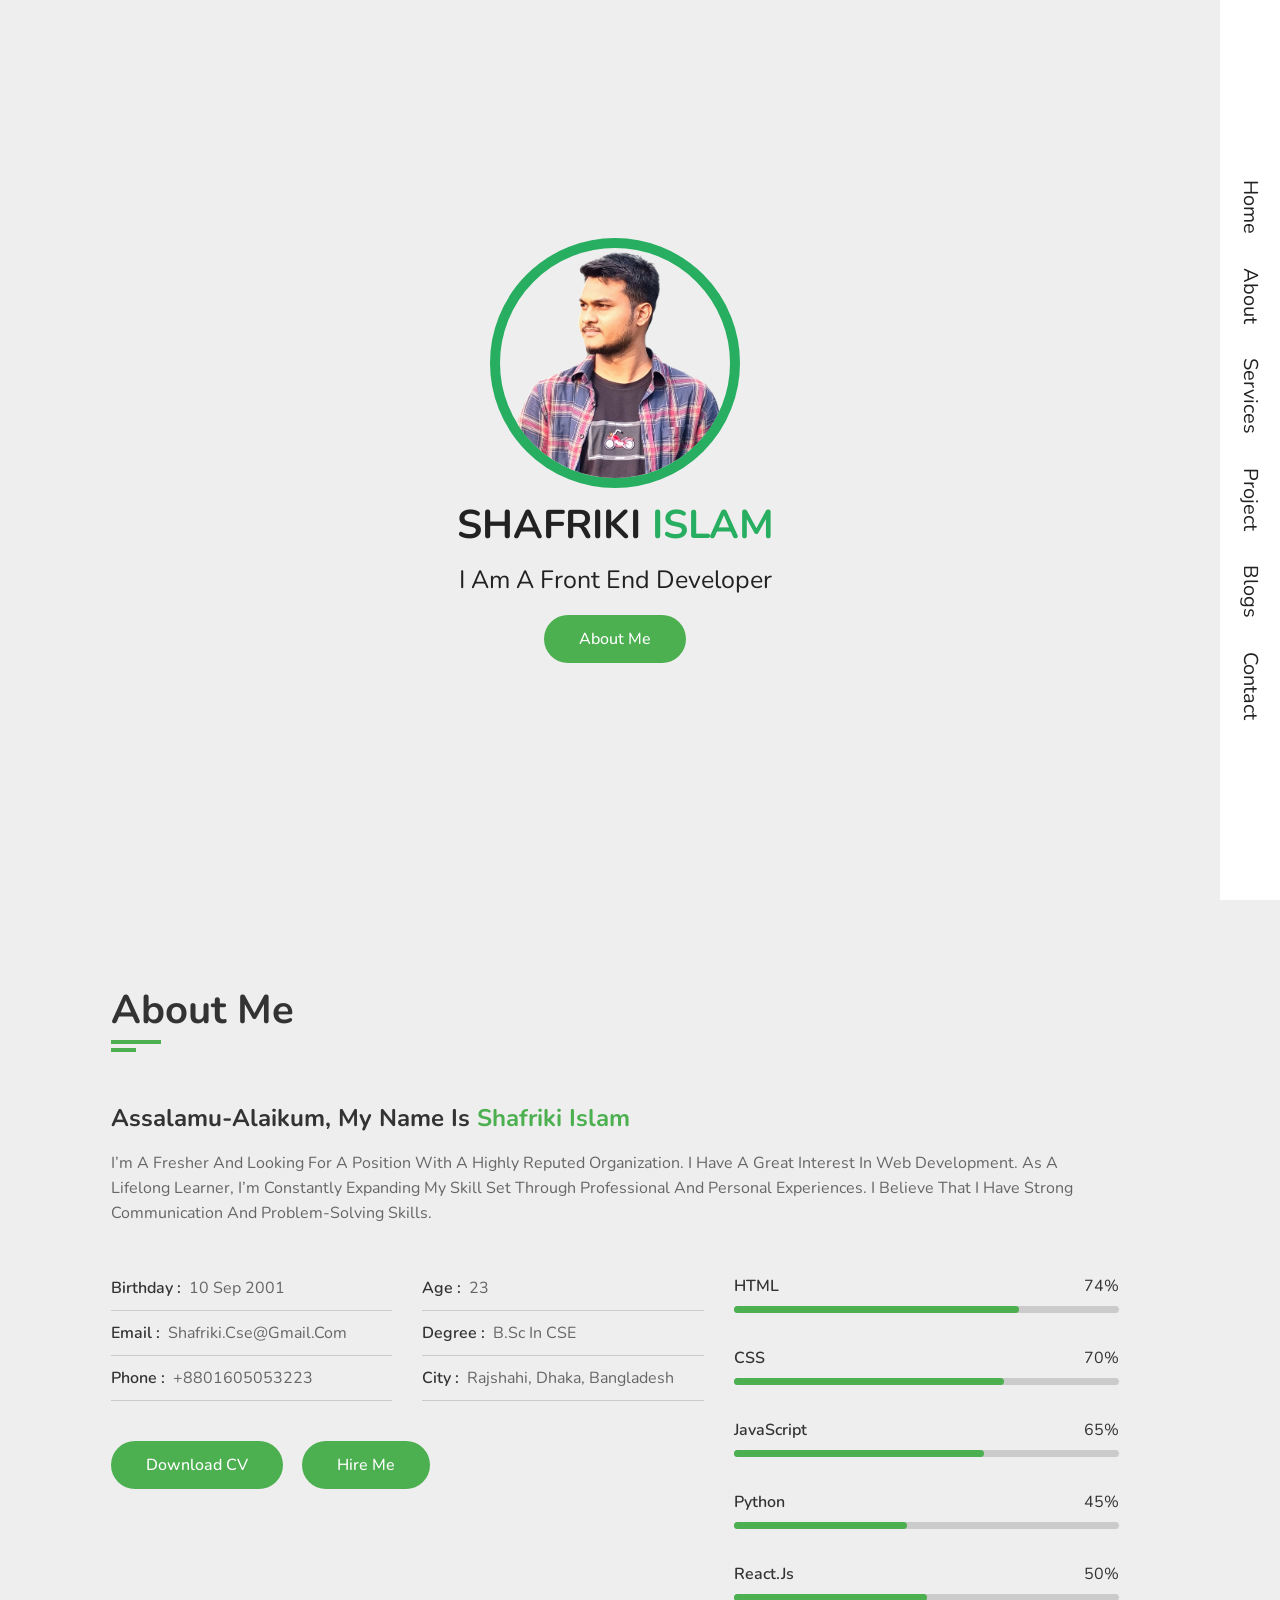
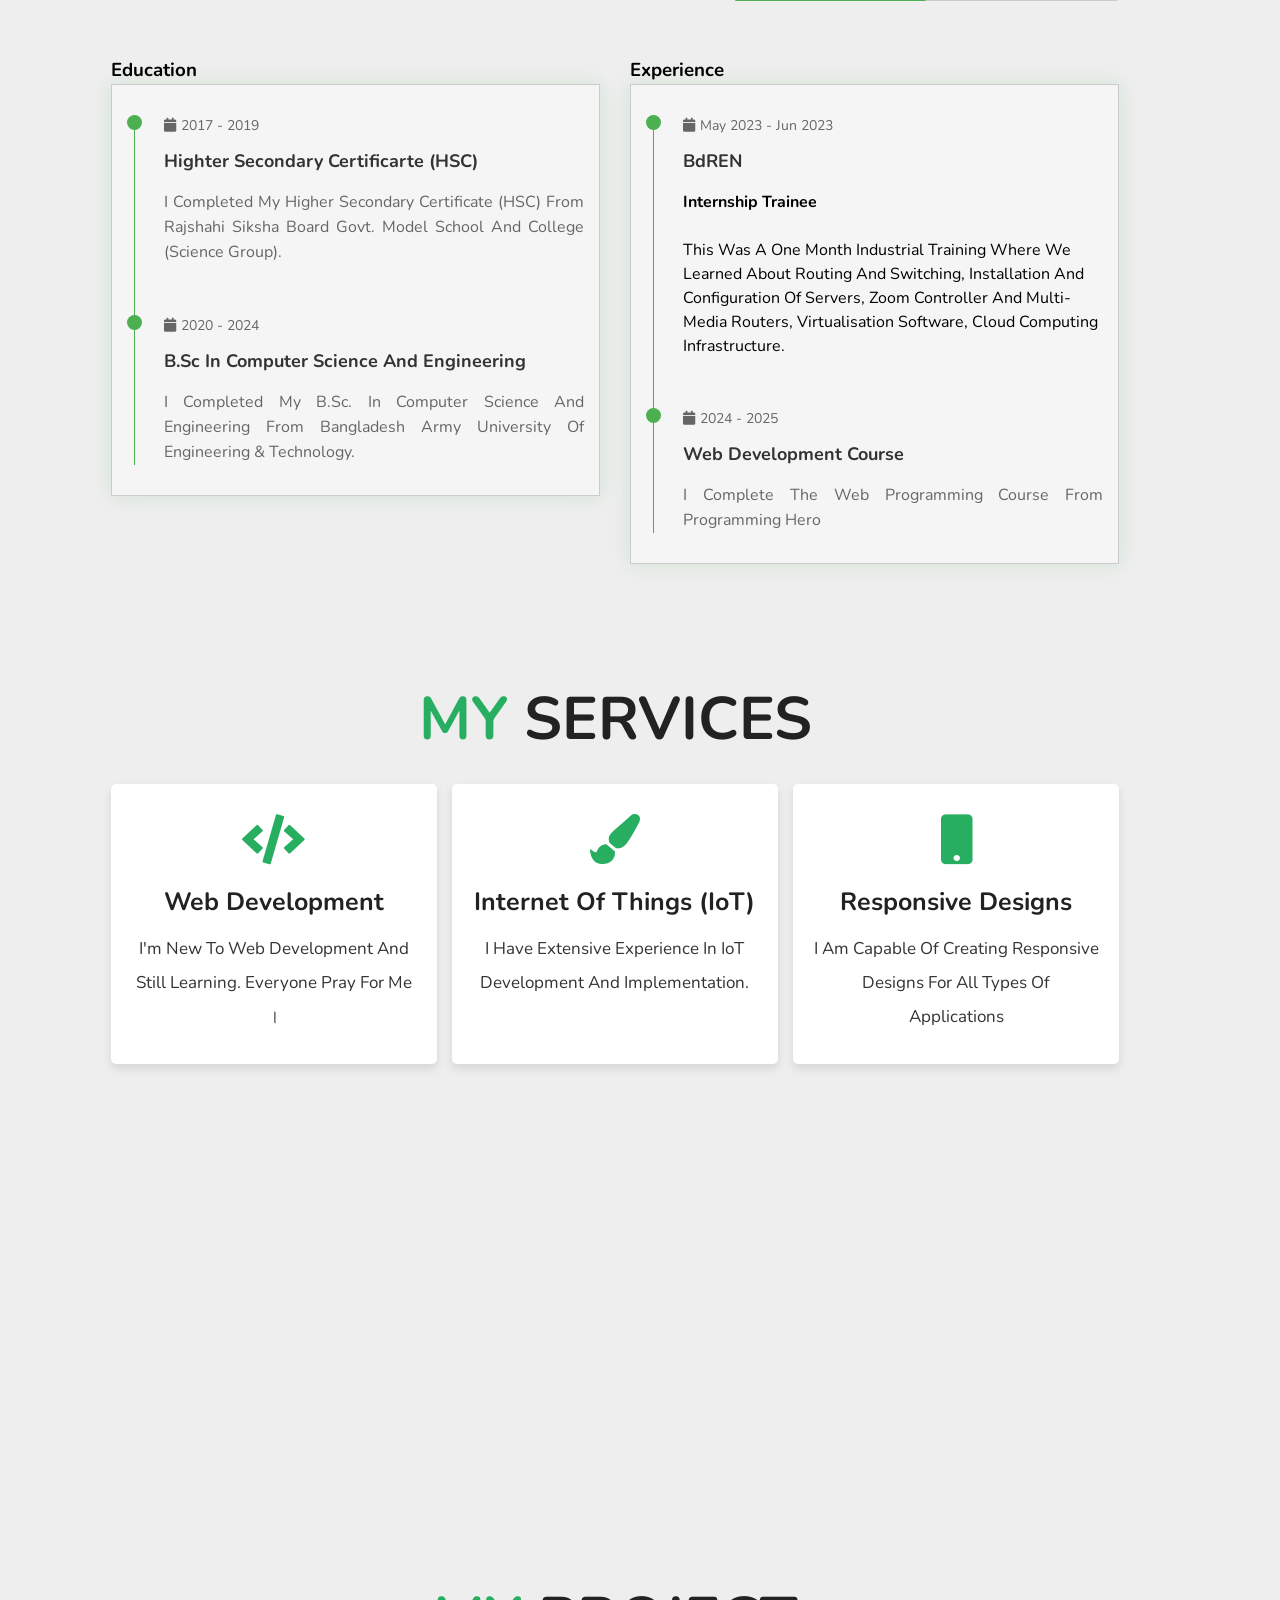
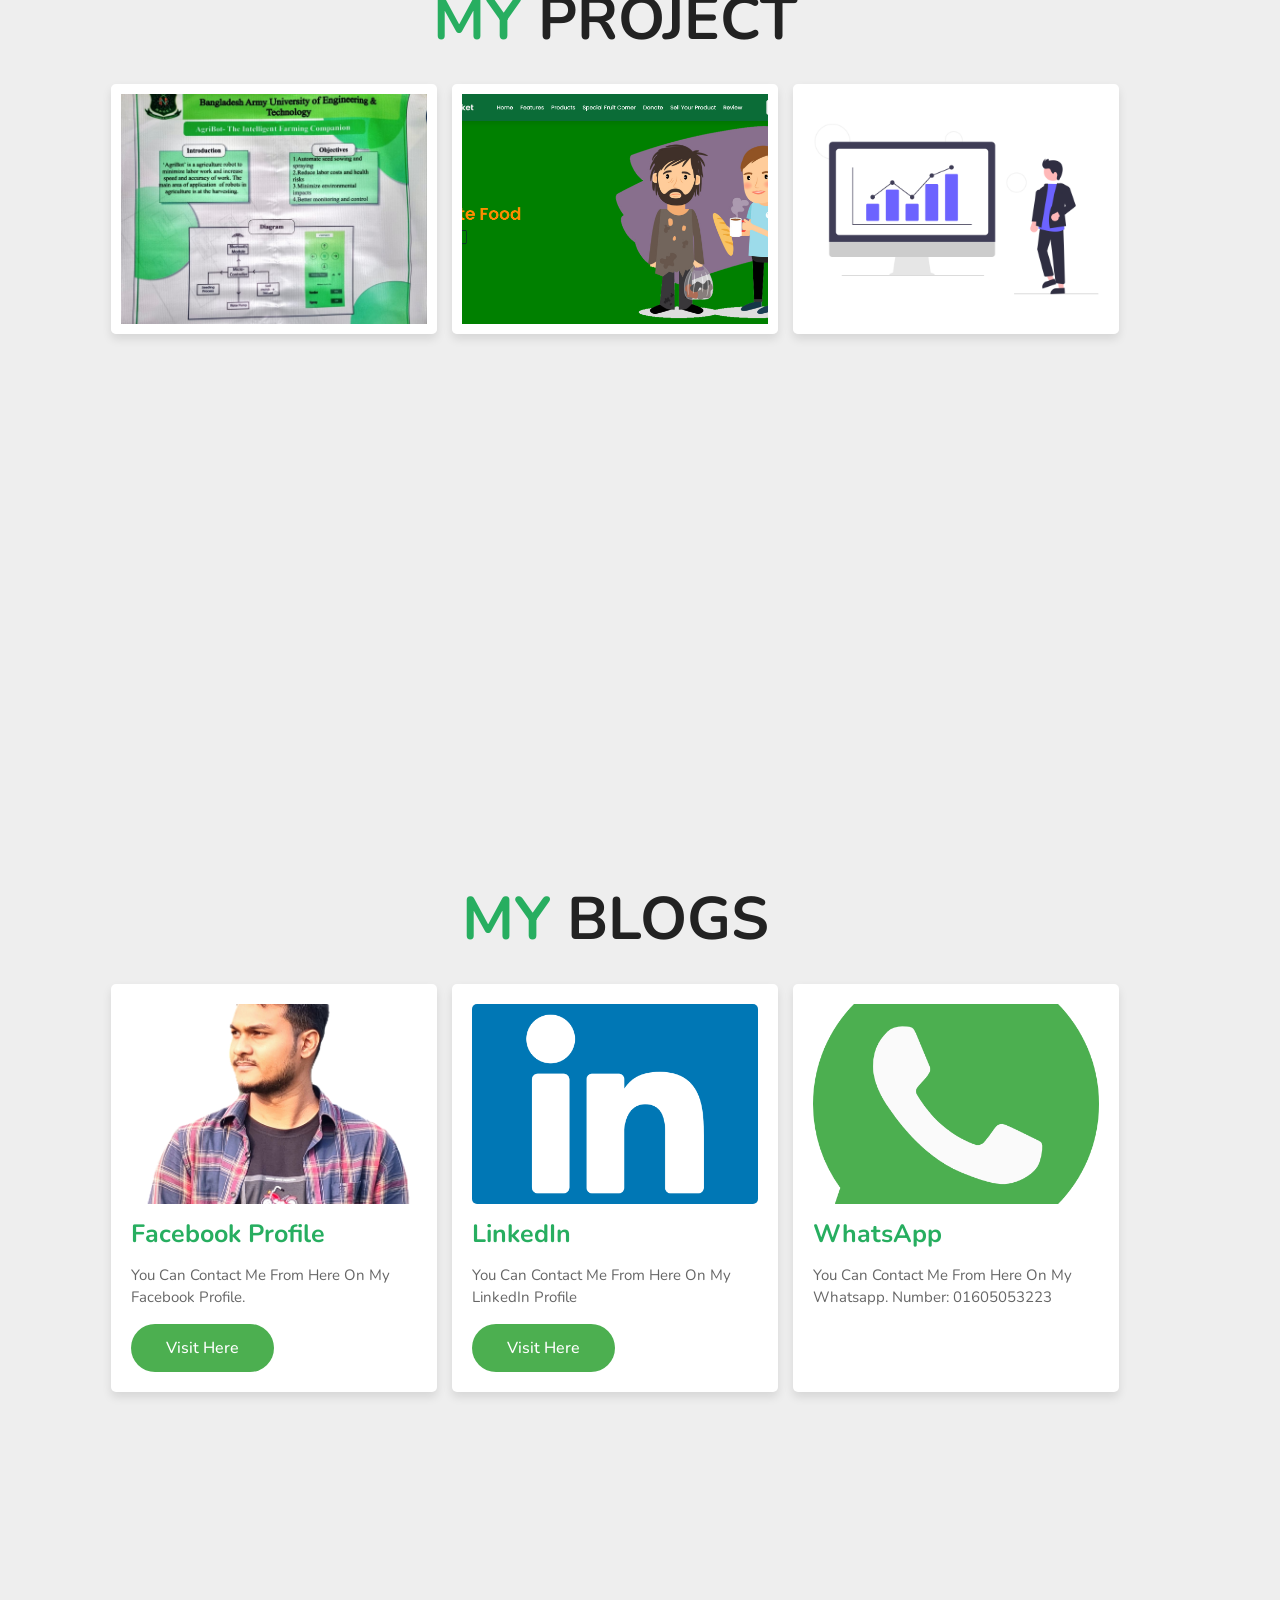
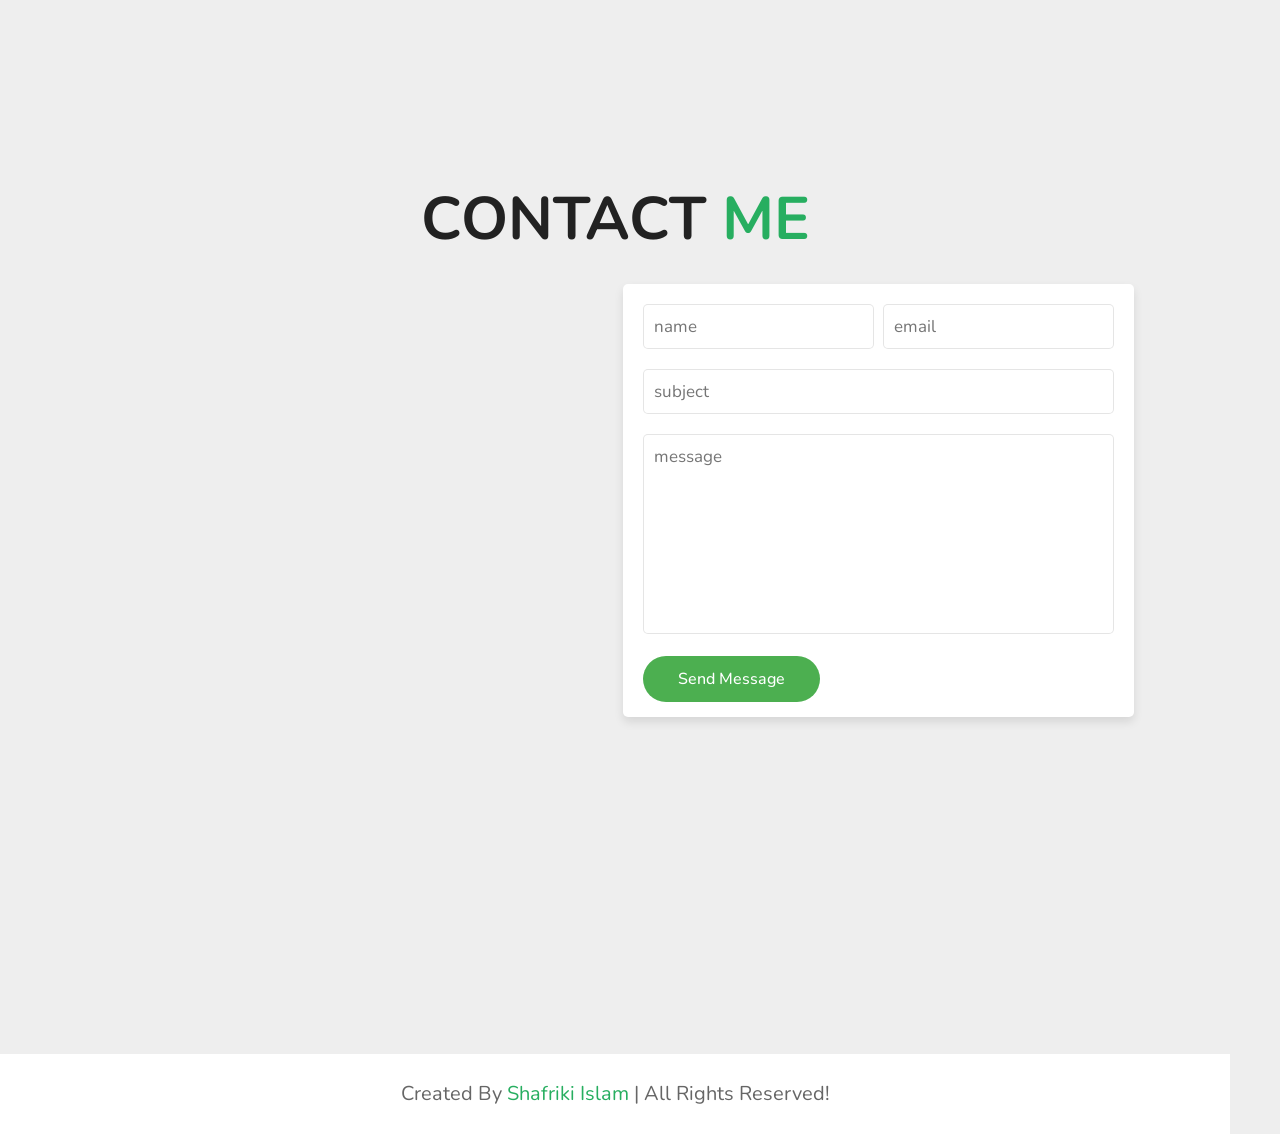
==== index.html @ 36663bbb "first commit" ====
<!DOCTYPE html>
    <html lang="en">
    <head>
        <meta charset="UTF-8">
        <meta http-equiv="X-UA-Compatible" content="IE=edge">
        <meta name="viewport" content="width=device-width, initial-scale=1.0">
        <title>Shafriki Islam</title>

        <!-- font awesome cdn link  -->
        <link rel="stylesheet" href="https://cdnjs.cloudflare.com/ajax/libs/font-awesome/5.15.3/css/all.min.css">

        <!-- custom css file link  -->
        <link rel="stylesheet" href="style.css">
        <link rel="shortcut icon" href="images/propic.png">

    </head>
    <body>
        
    <!-- header section starts  -->

    <header>

        <div id="menu-bars" class="fas fa-bars"></div>

        <nav class="navbar">
            <a href="#home">home</a>
            <a href="#about">about</a>
            <a href="#services">services</a>
            <a href="#project">project</a>
            <a href="#blogs">blogs</a>
            <a href="#contact">contact</a>
        </nav>

    </header>

    <!-- header section ends -->

    <!-- home section starts  -->

    <section class="home" id="home">

        <div id="particles-js"></div>

        <div class="content">
            <img class="tilt" src="images/propic.png" alt="">
            <h3> Shafriki <span>Islam</span> </h3>
            <p> i am a <span class="typing-text"> front end developer </span> </p>
            <a href="#about" class="btn">about me</a>
        </div>

    </section>

    <!-- home section ends -->

     <!--About section start-->
     <section class="about section" id="about">
        <div class="container">
            <div class="row">
                <div class="section-title padd-15">
                    <h2>About Me</h2>
                </div>
            </div>
            <div class="row">
                <div class="about-content padd-15">
                    <div class="row">
                        <div class="about-text padd-15">
                            <h3>Assalamu-alaikum, my name is <span>Shafriki Islam</span></h3>
                            <p>I’m a fresher and looking for a position with a highly reputed organization. I have a great interest in Web Development.
                                As a lifelong learner, I’m constantly expanding my skill set through professional and personal experiences. I believe
                                that I have strong communication and problem-solving skills.</p>
                        </div>
                    </div>
                    <div class="row">
                        <div class="personal-info padd-15">
                            <div class="row">
                                <div class="info-item padd-15">
                                    <p>Birthday : <span>10 sep 2001</span></p>
                                </div>
                                <div class="info-item padd-15">
                                    <p>Age : <span>23</span></p>
                                </div>
                                <div class="info-item padd-15">
                                    <p class="lowercase">Email : <span>shafriki.cse@gmail.com</span></p>
                                </div>
                                <div class="info-item padd-15">
                                    <p>Degree : <span>B.Sc in CSE</span></p>
                                </div>
                                <div class="info-item padd-15">
                                    <p>Phone : <span>+8801605053223</span></p>
                                </div>
                                <div class="info-item padd-15">
                                    <p>City : <span>Rajshahi, Dhaka, Bangladesh</span></p>
                                </div>
                            </div>
                            <div class="row">
                                <div class="buttons padd-15">
                                    <a href="#" class="btn">Download CV</a>
                                    <a href="#contact" class="btn hire-me">Hire Me</a>
                                </div>
                            </div>
                        </div>
                        <div class="skils padd-15">
                            <div class="row">
                                <div class="skill-item padd-15">
                                    <h5>HTML</h5>
                                    <div class="progress">
                                        <div class="progress-in" style="width: 74%;">

                                        </div>
                                        <div class="skill-percent">74%</div>
                                    </div>
                                </div>
                                <div class="skill-item padd-15">
                                    <h5>CSS</h5>
                                    <div class="progress">
                                        <div class="progress-in" style="width: 70%;">

                                        </div>
                                        <div class="skill-percent">70%</div>
                                    </div>
                                </div>
                                <div class="skill-item padd-15">
                                    <h5>javaScript</h5>
                                    <div class="progress">
                                        <div class="progress-in" style="width: 65%;">

                                        </div>
                                        <div class="skill-percent">65%</div>
                                    </div>
                                </div>
                                <div class="skill-item padd-15">
                                    <h5>Python</h5>
                                    <div class="progress">
                                        <div class="progress-in" style="width: 45%;">

                                        </div>
                                        <div class="skill-percent">45%</div>
                                    </div>
                                </div>
                                <div class="skill-item padd-15">
                                    <h5>React.Js</h5>
                                    <div class="progress">
                                        <div class="progress-in" style="width: 50%;">

                                        </div>
                                        <div class="skill-percent">50%</div>
                                    </div>
                                </div>
                            </div>

                        </div>
                    </div>
                    <div class="row">
                        <div class="education padd-15">
                            <h3 class="title">Education</h3>
                            <div class="row">
                                <div class="timeline-box padd-15">
                                    <div class="timeline shadow-dark">
                                        <!--timeline item-->
                                        <div class="timeline-item">
                                            <div class="circle-dot"></div>
                                            <h3 class="timeline-date">
                                                <i class="fa fa-calendar"></i>2017 - 2019
                                            </h3>
                                            <h4 class="timeline-title">Highter Secondary Certificarte (HSC)</h4>
                                            <p class="timeline-text">I completed my Higher Secondary Certificate (HSC) from Rajshahi Siksha Board Govt. Model School and College (Science Group).</p>

                                        </div>
                                        <!--timeline item-->
                                        <div class="timeline-item">
                                            <div class="circle-dot"></div>
                                            <h3 class="timeline-date">
                                                <i class="fa fa-calendar"></i>2020 - 2024
                                            </h3>
                                            <h4 class="timeline-title">B.Sc in Computer Science and Engineering</h4>
                                            <p class="timeline-text">I completed my B.Sc. in Computer Science and Engineering from Bangladesh Army University of Engineering & Technology.</p>
                                            
                                        </div>
                                    </div>
                                </div>
                            </div>
                        </div>
                        <div class="experience padd-15">
                            <h3 class="title">Experience</h3>
                            <div class="row">
                                <div class="timeline-box padd-15">
                                    <div class="timeline shadow-dark">
                                        <!--timeline item-->
                                        <div class="timeline-item">
                                            <div class="circle-dot"></div>
                                            <h3 class="timeline-date">
                                                <i class="fa fa-calendar"></i>May 2023 - Jun 2023
                                            </h3>
                                            <h4 class="timeline-title">BdREN</h4>
                                            <p class="timeline-text"><h4>Internship Trainee</h4><br>This was a one month Industrial Training where we learned about Routing and Switching, Installation and Configuration of Servers, Zoom Controller and Multi-Media Routers, Virtualisation Software, Cloud Computing Infrastructure.</p>

                                        </div>
                                        <!--timeline item-->
                                        <div class="timeline-item">
                                            <div class="circle-dot"></div>
                                            <h3 class="timeline-date">
                                                <i class="fa fa-calendar"></i>2024 - 2025
                                            </h3>
                                            <h4 class="timeline-title">Web Development Course</h4>
                                            <p class="timeline-text">I complete the web programming course from programming hero</p>
                                            
                                        </div>
                                    </div>
                                </div>
                            </div>
                        </div>
                    </div>
                </div>
            </div>
        </div>
    </section> 
    <!--About section end-->

    <!-- services section starts  -->

    <section class="services" id="services">

        <h1 class="heading"> <span> my </span> services </h1>

        <div class="box-container">

            <div class="box tilt">
                <i class="fas fa-code"></i>
                <h3>web development</h3>
                <p> I'm new to web development and still learning. Everyone pray for me ।</p>
            </div>

            <div class="box tilt">
                <i class="fas fa-paint-brush"></i>
                <h3>Internet of Things (IoT)</h3>
                <p>I have extensive experience in IoT development and implementation.</p>
            </div>

            <div class="box tilt">
                <i class="fas fa-mobile"></i>
                <h3>Responsive designs</h3>
                <p>I am capable of creating responsive designs for all types of applications</p>
            </div>
        </div>

    </section>

    <!-- services section ends -->

    <!-- project section starts  -->

    <section class="project" id="project">

        <h1 class="heading"> <span> my </span> project </h1>

        <div class="box-container">

            <div class="box tilt">
                <img src="phos/idp.jpg" alt="">
                <div class="content">
                    <a href="#" class="btn"><h3> FoodBasket</h3><br>learn more</a>
                </div>
            </div>

            <div class="box tilt">
                <img src="phos/fbasket.png" alt="">
                
                <div class="content">
                    
                    <a href="#" class="btn"><h3> FoodBasket</h3><br>learn more</a>
                </div>
            </div>

            <div class="box tilt">
                <img src="phos/undraw_Finance_re_gnv2.png" alt="">
                <div class="content">
                    <a href="#" class="btn"><h3> Income Expense Tracker</h3><br>learn more</a>
                </div>
            </div>

            

        </div>
        
    </section>

    <!-- portfolio section ends -->

    <!-- blogs section starts  -->

    <section class="blogs" id="blogs">

        <h1 class="heading"> <span> my </span> blogs </h1>

        <div class="box-container">
            
            <div class="box tilt">
                <img src="images/propic.png" alt="">
                <h3>Facebook Profile </h3>
                <p>You can contact me from here on my facebook profile.</p>
                <a href="" class="btn">Visit Here</a>
            </div>

            <div class="box tilt">
                <img src="images/linkedin.png" alt="">
                <h3> LinkedIn  </h3>
                <p>You can contact me from here on my LinkedIn profile</p>
                <a href="" class="btn">Visit Here</a>
            </div>

            <div class="box tilt">
                <img src="images/whatsapp.png" alt="">
                <h3>WhatsApp</h3>
                <p>You can contact me from here on my whatsapp. Number: 01605053223</p>
                
            </div>

        </div>

    </section>

    <!-- blogs section ends -->

    <!-- contact section starts  -->

    <section class="contact" id="contact">

        <h1 class="heading"> contact <span> me </span> </h1>

        <div class="row">

            <div class="image">
                <img class="tilt" src="images/contact-img.svg" alt="">
            </div>

            <form action="">

                <div class="inputBox">
                    <input type="text" placeholder="name">
                    <input type="email" placeholder="email">
                </div>

                <input type="text" placeholder="subject" class="box">

                <textarea placeholder="message" name="" id="" cols="30" rows="10"></textarea>

                <input type="submit" class="btn" value="send message">

            </form>

        </div>

    </section>

    <!-- contact section ends -->

    <!-- footer section  -->

    <div class="footer"> created by <span> shafriki islam</span> | all rights reserved! </div>












<script src="alart.js"></script>

    <!-- javascript part  -->

    <!-- typed.js link  -->
    <script src="https://cdnjs.cloudflare.com/ajax/libs/typed.js/2.0.12/typed.min.js"></script>

    <!-- particles.js links  -->
    <script src="script.js"></script>
    <script src="app.js"></script>

    <!-- vanilla-tilt.js link  -->
    <script src="https://cdnjs.cloudflare.com/ajax/libs/vanilla-tilt/1.7.0/vanilla-tilt.min.js"></script>

    <script>

    let menu = document.querySelector('#menu-bars');
    let header = document.querySelector('header');

    menu.onclick = () =>{
        menu.classList.toggle('fa-times');
        header.classList.toggle('active');
    }

    window.onscroll = () =>{
        menu.classList.remove('fa-times');
        header.classList.remove('active');
    };

    var typed = new Typed('.typing-text', {
        strings : ['Muslim','front end developer', 'web designer', 'graphic designer', 'web developer'],
        loop : true,
        typeSpeed : 150
    });

    VanillaTilt.init(document.querySelectorAll('.tilt'),{
        max:25
    });

    </script>

    </body>
    </html>
---- style.css ----
@import url('https://fonts.googleapis.com/css2?family=Nunito:wght@200;300;400;600;700&display=swap');

    :root{
        --green:#27ae60;
    }

    *{
        font-family: 'Nunito', sans-serif;
        margin:0; padding:0;
        box-sizing: border-box;
        outline: none; border:none;
        text-decoration: none;
        text-transform: capitalize;
        transition: all .2s linear;
        
    }
    ::before,::after
    {
        box-sizing: border-box;
    
    }
    ul
    {
        list-style: none;
    }
    
    html{
        font-size: 62.5%;
        overflow-x: hidden;
        scroll-behavior: smooth;
    }

    html::-webkit-scrollbar{
        width:.7rem;
    }

    html::-webkit-scrollbar-track{
        background:#fff;
    }

    html::-webkit-scrollbar-thumb{
        background:var(--green);
    }

    body{
        background:#eee;
        padding-right: 5rem;
        line-height: 1.5;
        font-size: 16px;
        font-family: 'Poppins' sans-serif;
    }

    section{
        padding:2rem 9%;
        min-height: 100vh;
    }

    .heading{
        text-align: center;
        padding-bottom: 2rem;
        font-size: 6rem;
        text-transform: uppercase;
        color:#222;
    }

    .heading span{
        text-transform: uppercase;
        color:var(--green);
    }

    .btn{
        display: inline-block;
        margin-top: 1rem;
        padding:.8rem 3rem;
        background:#222;
        color:#fff;
        font-size: 1.7rem;
        cursor: pointer;
        border-radius: 1rem;
    }

    .btn:hover{
        background:var(--green);
        letter-spacing: .2rem;
    }

    header{
        position: fixed;
        top:0; right:0;
        min-height: 100vh;
        display: inline-flex;
        align-items: center;
        justify-content: center;
        background:#fff;
        z-index: 1000;
    }

    header .navbar{
        writing-mode: vertical-lr;
        padding:1.5rem;
    }

    header .navbar a{
        padding:1.5rem;
        font-size: 2rem;
        color:#222;
    }

    header .navbar a:hover{
        color:var(--green);
    }

    #menu-bars{
        position: fixed;
        z-index: 10000;
        top:1rem; left:1rem;
        padding:1rem 1.5rem;
        border-radius: .5rem;
        color:#fff;
        background: var(--green);
        cursor: pointer;
        font-size: 3rem;
        display: none;
    }

    .home{
        display: flex;
        align-items: center;
        justify-content: center;
        position: relative;
    }

    .home #particles-js{
        position: absolute;
        top:0; left:0;
        height:100%;
        width:100%;
    }

    .home::before{
        content: '';
        position: absolute;
        top:0; left:0;
        height:100%;
        width:100%;
    }

    .home .content{
        text-align: center;
        position: relative;
        z-index: 1;
    }

    .home .content img{
        height: 25rem;
        width:25rem;
        border-radius: 50%;
        object-fit: cover;
        border:1rem solid var(--green);
    }

    .home .content h3{
        font-size: 4rem;
        color:#222;
        text-transform: uppercase;
    }

    .home .content h3 span{
        color:var(--green);
        text-transform: uppercase;
    }

    .home .content p{
        color:#222;
        font-size: 2.5rem;
        line-height: 2;
    }

 /* General Styling */
* {
    margin: 0;
    padding: 0;
    box-sizing: border-box;
}

/* Variable Colors */
:root {
    --text-black-900: #333;
    --text-black-700: #666;
    --skin-color: #4CAF50;
    --bg-black-900: #000;
}
/*about*/
.about .about-content
{
    flex: 0 0 100%;
    max-width: 100%;
    
}
.about .about-content .about-text
{
    flex: 0 0 100;
    max-width: 100%;
}
.about .about-content .about-text h3
{
    font-size: 24px;
    margin-bottom: 15px;
    font-weight: 700;
    color: var(--text-black-900);
}
.about .about-content .about-text h3 span
{
    color: var(--skin-color);
}
.about .about-content .about-text p
{
    font-size: 16px;
    line-height: 25px;
    color: var(--text-black-700);
}
.about .about-content .personal-info
{
    flex: 0 0 60%;
    max-width: 60%;
    margin-top: 40px;
}
.about .about-content .personal-info .info-item
{
    flex: 0 0 50%;
    max-width: 60%;

}
.about .about-content .personal-info .info-item p
{
    font-weight: 600;
    padding: 10px 0;
    font-size: 16px;
    color: var(--text-black-900);
    border-bottom: 1px solid rgb(204, 203, 203) ;
    display: block;;
}
.about .about-content .personal-info .info-item p span
{
    font-weight: 400;
    color: var(--text-black-700);
    margin-left: 4px;
    display: inline-block;
   

}
.about .about-content .personal-info .info-item p span.lowercase {
    text-transform: lowercase;
  }
.about .about-content .personal-info .buttons
{
    margin-top: 30px;
}
.about .about-content .personal-info .buttons .btn
{
    margin-right: 15px;
    margin-top: 10px;
}
.about .about-content .skils
{
    flex: 0 0 40%;
    max-width: 40%;
    margin-top: 40px;

}
.about .about-content .skils .skill-item
{
    flex: 0 0 100%;
    max-width: 100%;
}
.about .about-content .skils .skill-item h5
{
    line-height: 40px;
    font-weight: 600;
    font-size: 16px;
    color: var(--text-black-900);
    text-transform: capitalize;
}
.about .about-content .skils .skill-item .progress
{
    background-color: rgb(204, 203, 203);
    height: 7px;
    border-radius: 4px;
    width: 100%;
    position: relative;
}
.about .about-content .skils .skill-item
{
    margin-bottom: 25px;
}
.about .about-content .skils .skill-item .progress .progress-in
{
    position: absolute;
    left: 0;
    top: 0;
    height: 100%;
    border-radius: 4px;
    background-color: var(--skin-color);
}
.about .about-content .skils .skill-item .skill-percent
{
    position: absolute;
    right: 0;
    color: var(--text-black-900);
    top: -40px;
    font-weight: 400;
    line-height: 40px;
}
.about .about-content .education,
.about .about-content .experience
{
    flex: 0 0 50%;
    max-width: 50%;
    margin-top: 30px; 
}
.about .about-content h3.section-title
{
    font-size: 24px;
    margin-bottom: 30px;
    font-weight: 700;
    color: var(--bg-black-900);
}
.about .about-content .timeline-box
{
    flex: 0 0 100%;
    max-width: 100%;
}
.about .about-content .timeline
{
    background-color: whitesmoke;
    padding: 30px 15px;
    border: 1px solid rgb(204, 203, 203);
    width: 100%;
    position: relative;
}
.about .about-content .timeline .timeline-item
{
    position: relative;
    padding-left: 37px;
    padding-bottom: 50px;

}
.about .about-content .timeline .timeline-item:last-child
{
    padding-bottom: 0;

}
.about .about-content .timeline .timeline-item::before
{
    content: '';
    width:1px;
    position: absolute;
    height: 100%;
    left: 7px;
    top: 0;
    background-color: var(--skin-color);

}
.about .about-content .timeline .circle-dot
{
    position: absolute;
    left: 0;
    top: 0;
    height: 15px;
    width: 15px;
    border-radius: 50%;
    background-color: var(--skin-color);
}
.about .about-content .timeline .timeline-date
{
    font-weight: 400;
    font-size: 14px;
    margin-bottom: 12px;
    color: var(--text-black-700);

}
.about .about-content .timeline .timeline-date .fa{
    margin-right: 5px;
}
.about .about-content .timeline .timeline-title
{
    font-weight: 700;
    font-size: 18px;
    margin-bottom: 15px;
    text-transform: capitalize;
    color: var(--text-black-900);
}
.about .about-content .timeline .timeline-text
{
    line-height: 25px;
    font-size: 16px;
    text-align: justify;
    color: var(--text-black-700);
}
.padd-15
{
    padding-left: 15px;
    padding-right: 15px;
}
.container
{
    max-width: 1100px;
    width: 100%;
    margin: auto;
}

.section .container
{
    padding-top: 60px;
    padding-bottom: 70px;

}
.section-title
{
    flex: 0 0 100%;
    max-width: 100%;
    margin-bottom: 60px;
}
.section-title h2
{
    font-size: 40px;
    color: var(--text-black-900);
    font-weight: 700;
    position: relative;
}
.section-title h2::before
{
    content: '';
    height: 4px;
    width: 50px;
    background-color: var(--skin-color);
    position: absolute;
    top: 100%;
    left: 0;
}
.section-title h2::after
{
    content: '';
    height: 4px;
    width: 25px;
    background-color: var(--skin-color);
    position: absolute;
    top: 100%;
    left: 0;
    margin-top: 8px;
}
.row
{
    display: flex;
    flex-wrap: wrap;
    margin-left: -15px;
    margin-right: -15px;
    position: relative;
    
}
.btn
{
    font-size: 16px;
    font-weight: 500;
    padding: 12px 35px;
    background: var(--skin-color);
    color: white;
    border-radius: 40px;
    display: inline-block;
    white-space: nowrap;
    transition: all 0.3s ease;
    border: none;
}
.btn:hover
{
    transform: scale(1.05);
}
.shadow-dark
{
    box-shadow: 0 0 20px rgba(45, 167, 70, 0.15);
}

/* Responsive Design */
@media (max-width: 768px) {
    .about .about-content .personal-info, 
    .about .about-content .skils, 
    .about .about-content .education, 
    .about .about-content .experience {
        width: 100%;
    }
}


    .services .box-container{
        display: flex;
        flex-wrap: wrap;
        gap:1.5rem;
    }

    .services .box-container .box{
        flex:1 1 30rem;
        border-radius: .5rem;
        background:#fff;
        box-shadow: 0 .5rem 1rem rgba(0,0,0,.1);
        padding:2rem;
        text-align: center;
    }

    .services .box-container .box i{
        color:var(--green);
        font-size: 5rem;
        padding:1rem 0;
    }

    .services .box-container .box h3{
        color:#222;
        font-size: 2.5rem;
        padding-top:1rem;
    }

    .services .box-container .box p{
        color:#333;
        font-size:1.7rem;
        padding:1rem 0;
        line-height: 2;
    }

    .project .box-container{
        display: flex;
        flex-wrap: wrap;
        gap:1.5rem;
    }

    .project .box-container .box{
        flex:1 1 30rem;
        border-radius: .5rem;
        border:1rem solid #fff;
        box-shadow: 0 .5rem 1rem rgba(0,0,0,.1);
        position: relative;
        overflow:hidden;
        height:25rem;
    }

    .project .box-container .box img{
        height: 100%;
        width:100%;
        object-fit: cover;
    }

    .project .box-container .box .content{
        height: 100%;
        width:100%;
        position: absolute;
        top:0; left:-100%;
        background:#fff9;
        display: flex;
        align-items: center;
        justify-content: center;
    }

    .project .box-container .box:hover .content{
        left:0;
    }

    .blogs .box-container{
        display: flex;
        flex-wrap: wrap;
        gap:1.5rem;
    }

    .blogs .box-container .box{
        flex: 1 1 30rem;
        border-radius: .5rem;
        background:#fff;
        box-shadow: 0 .5rem 1rem rgba(0,0,0,.1);
        padding:2rem;
    }

    .blogs .box-container .box img{
        height:20rem;
        width:100%;
        border-radius: .5rem;
        object-fit: cover;
    }

    .blogs .box-container .box h3{
        color:var(--green);
        font-size: 2.5rem;
        padding:.5rem 0;
    }

    .blogs .box-container .box p{
        color:#666;
        font-size: 1.5rem;
        padding:.5rem 0;
    }

    .contact .row{
        display:flex;
        align-items: center;
        flex-wrap: wrap;
        gap:1.5rem;
    }

    .contact .row .image{
        flex:1 1 40rem;
    }

    .contact .row .image img{
        width: 100%;
    }

    .contact .row form{
        flex:1 1 40rem;
        padding:1rem 2rem;
        box-shadow: 0 .5rem 1rem rgba(0,0,0,.1);
        border-radius: .5rem;
        background:#fff;
    }

    .contact .row form .inputBox{
        display: flex;
        justify-content: space-between;
        flex-wrap: wrap;
    }

    .contact .row form .inputBox input,
    .contact .row form .box,
    .contact .row form textarea{
        width:100%;
        border-radius: .5rem;
        font-size: 1.7rem;
        color:#333;
        padding:1rem;
        margin:1rem 0;
        border:.1rem solid rgba(0,0,0,.1);
        text-transform: none;
    }

    .contact .row form .inputBox input:focus,
    .contact .row form .box:focus,
    .contact .row form textarea:focus{
        border-color: var(--green);
    }

    .contact .row form .inputBox input{
        width:49%;
    }

    .contact .row form textarea{
        height:20rem;
        resize: none;
    }

    .contact .row form .btn{
        margin:.5rem 0;
    }

    .footer{
        padding:2.5rem;
        font-size: 2rem;
        color:#666;
        background:#fff;
        text-align: center;
    }

    .footer span{
        color:var(--green);
    }












    /* media queries  */
    @media (max-width:991px){

        html{
            font-size: 55%;
        }

        body{
            padding-right: 0;
        }
        
        section{
            padding:2rem;
        }

        header{
            width:100%;
            left:-120%;
        }

        header.active{
            left:0%;
        }

        #menu-bars{
            display: initial;
        }

        header .navbar{
            writing-mode: horizontal-tb;
        }

        header .navbar a{
            display: block;
            font-size: 3rem;
        }

    }

    @media (max-width:450px){

        html{
            font-size: 50%;
        }

        .heading{
            font-size: 4rem;
        }

        .contact .row form .inputBox input{
            width:100%;
        }

    }
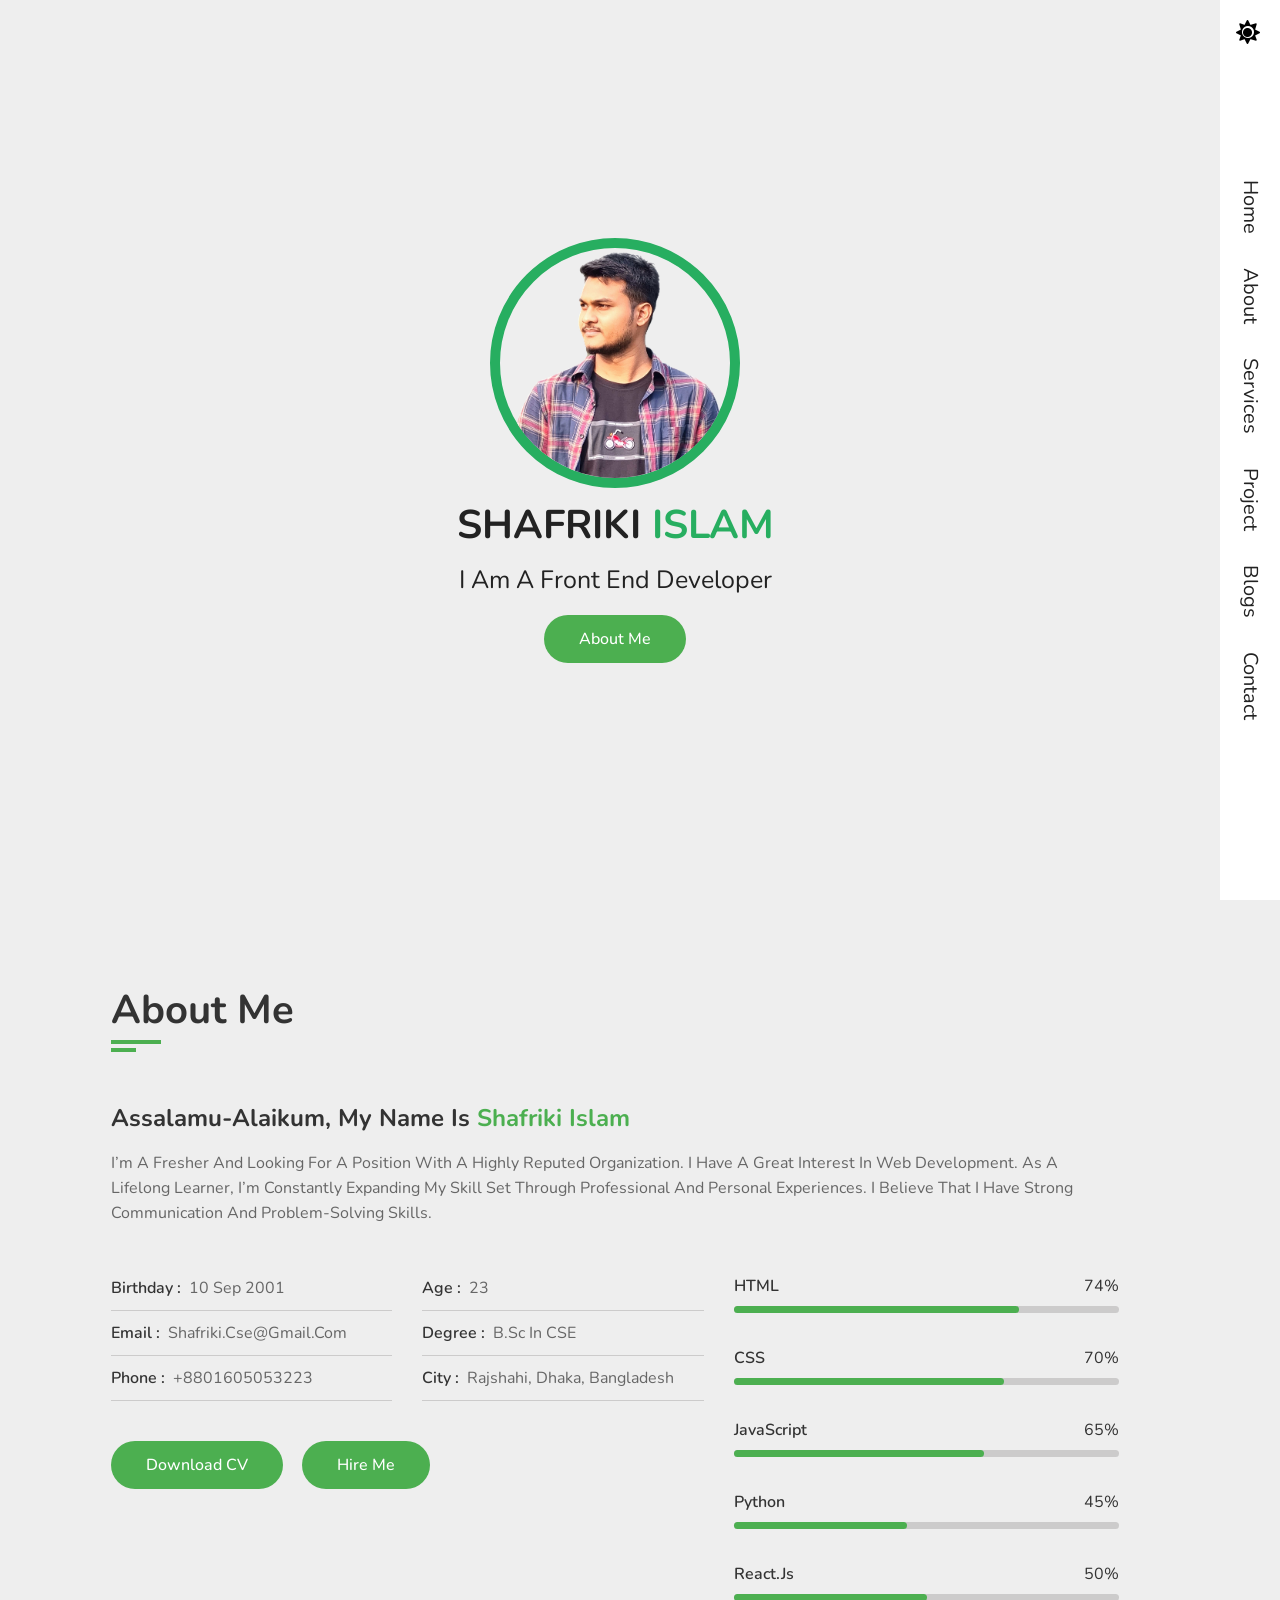
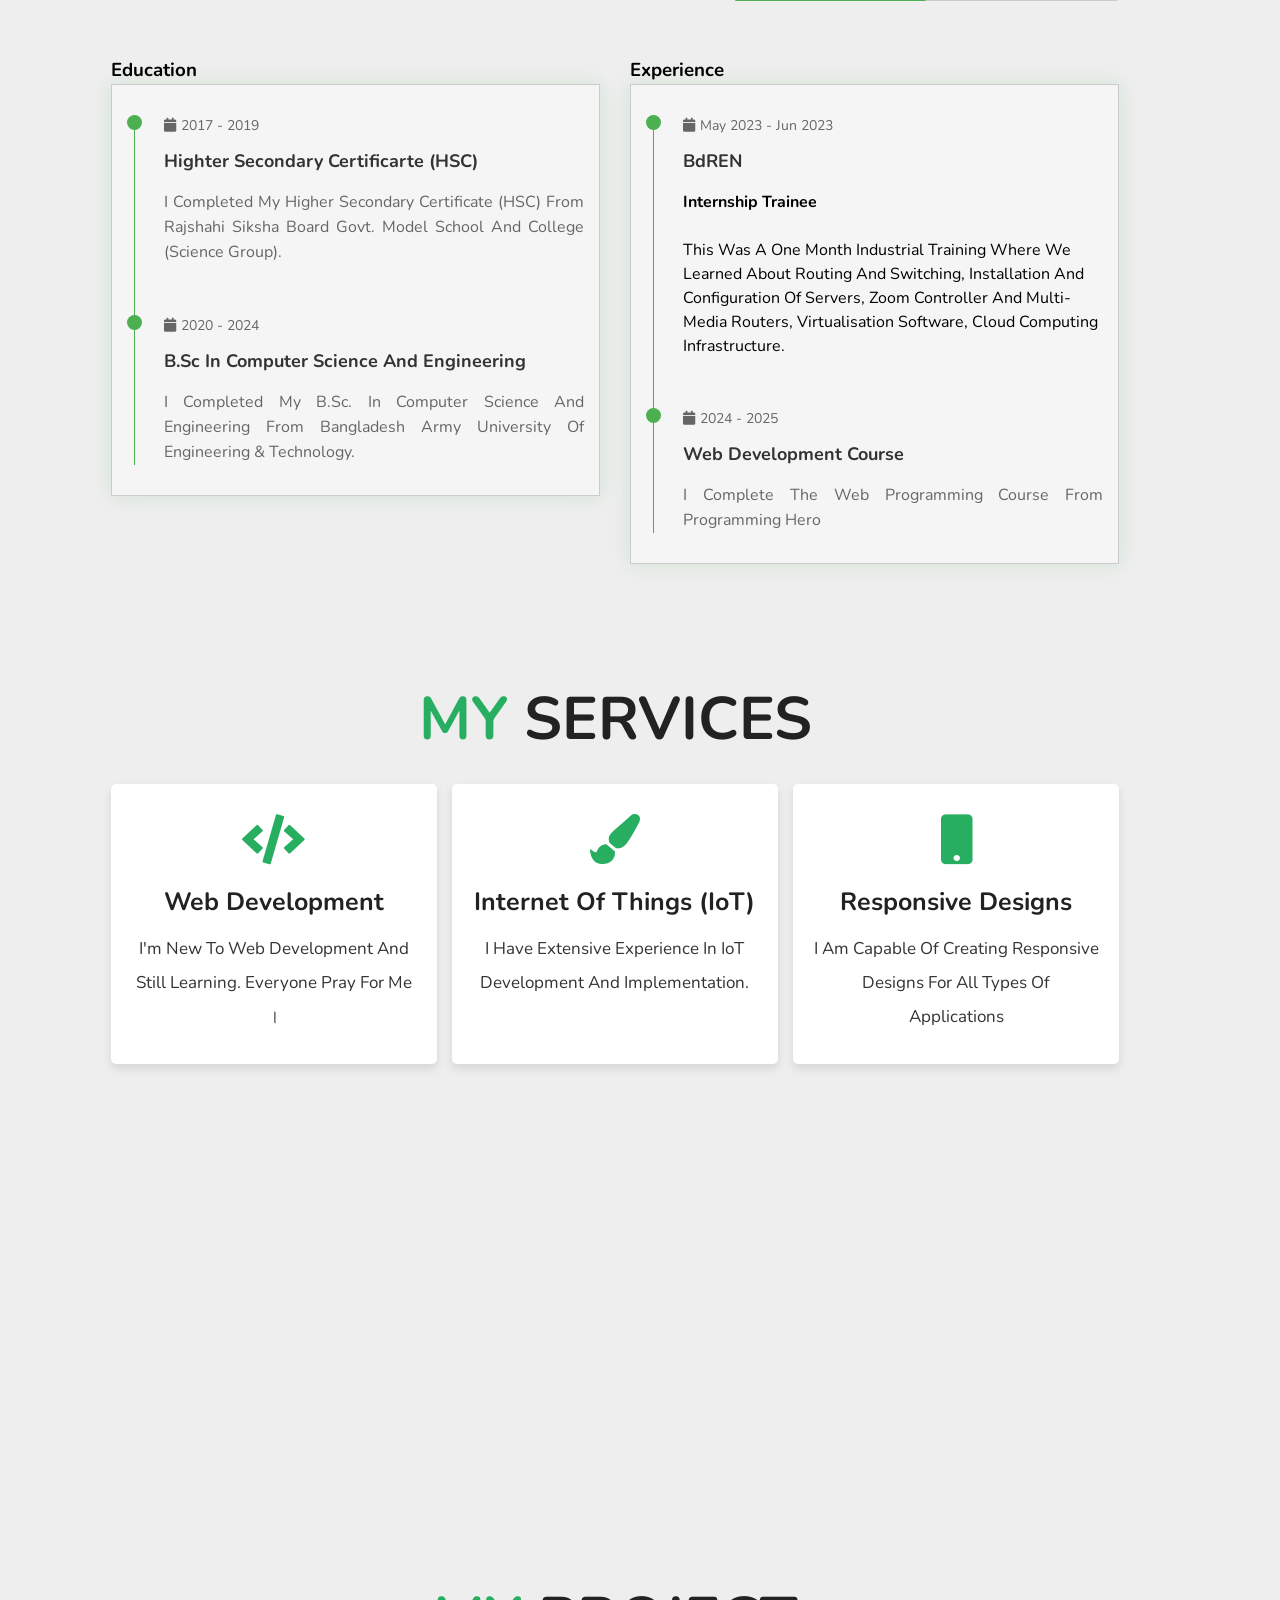
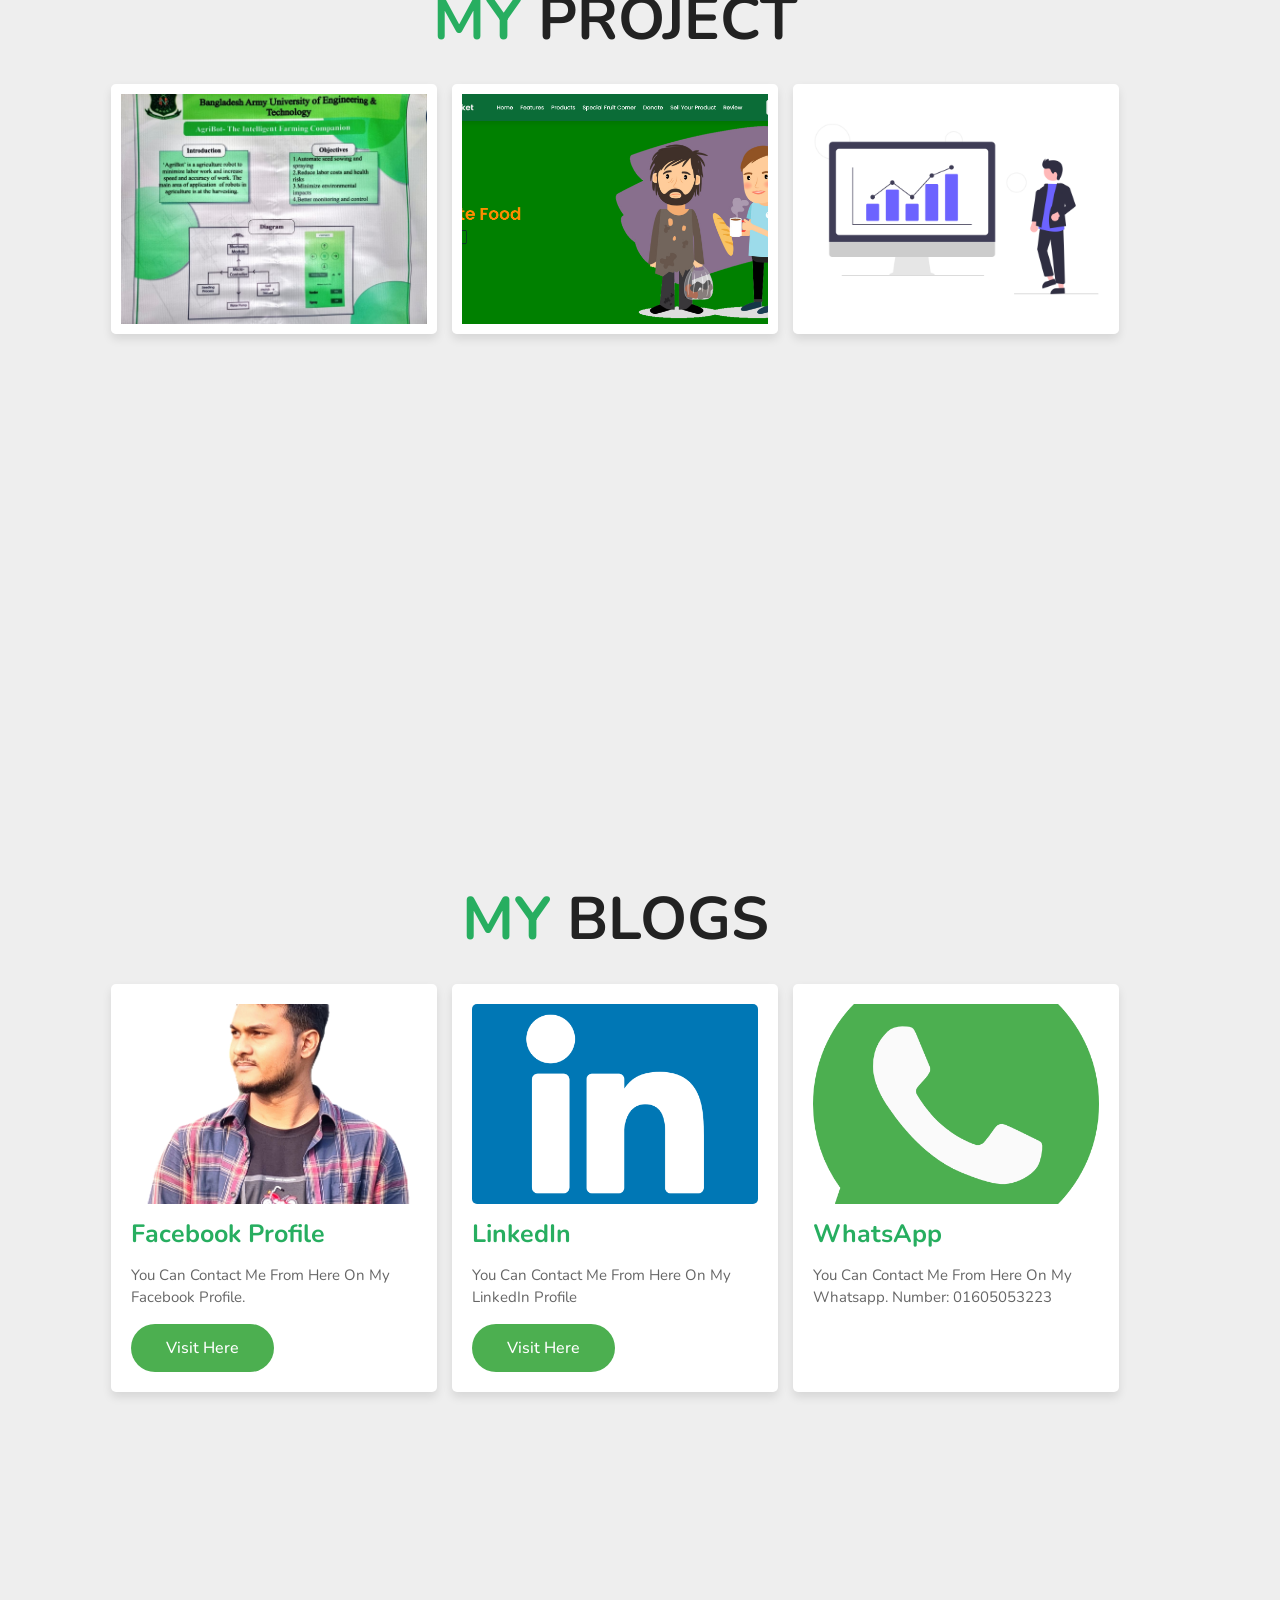
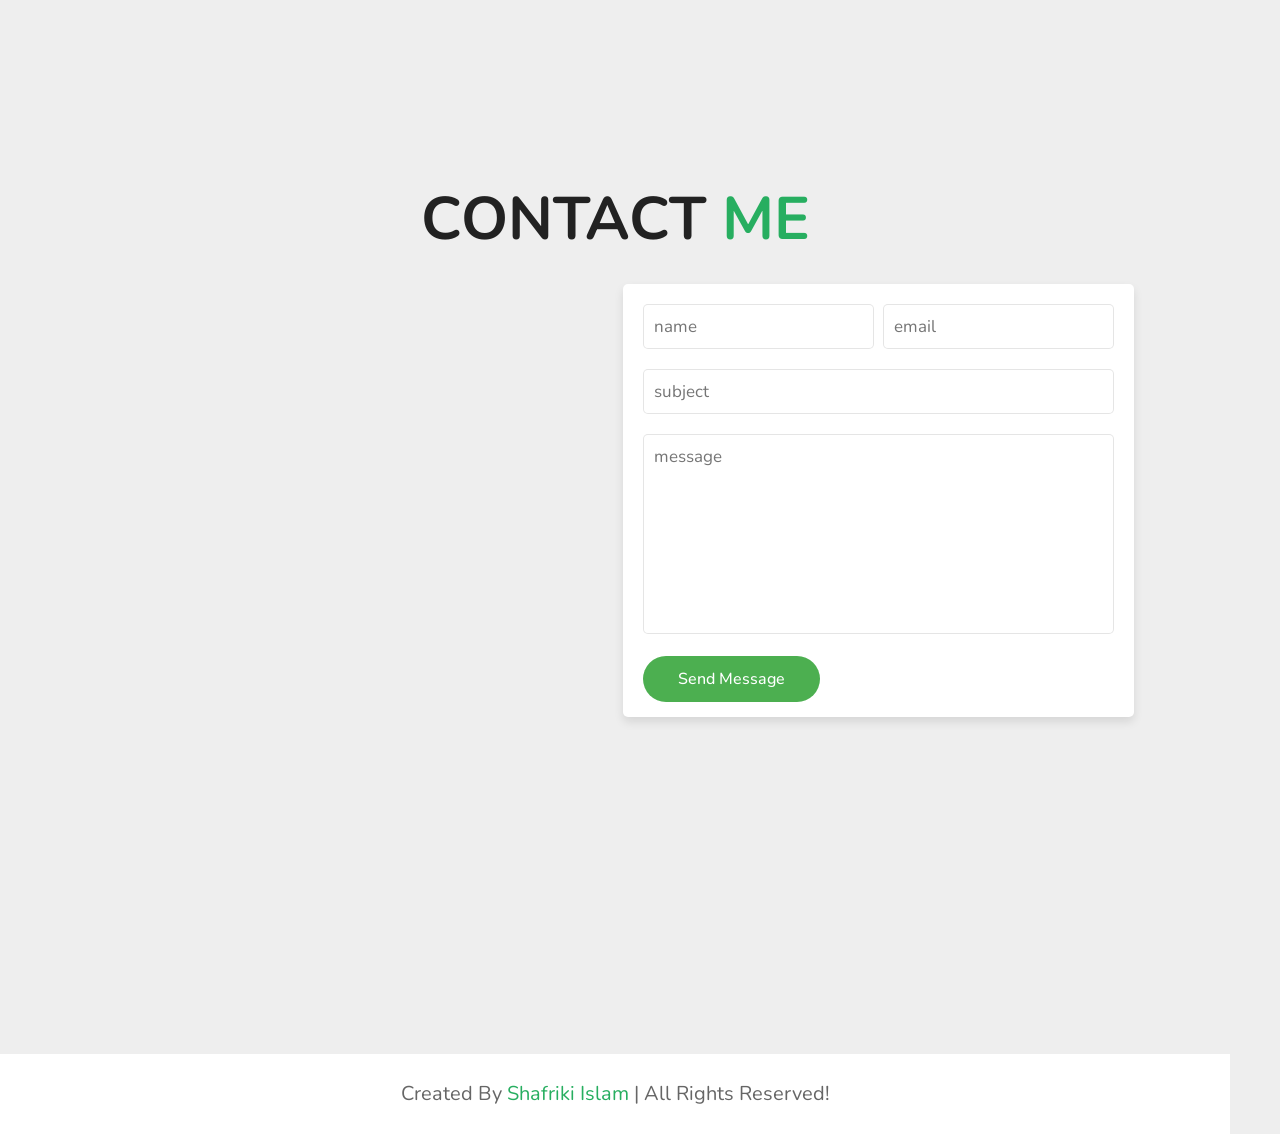
==== commit 92807e6a: "day-night-effect add" ====
--- a/index.html
+++ b/index.html
@@ -19,9 +19,9 @@
     <!-- header section starts  -->
 
     <header>
-
+        
         <div id="menu-bars" class="fas fa-bars"></div>
-
+        <div id="day-night-toggle" class="fas fa-sun"></div>
         <nav class="navbar">
             <a href="#home">home</a>
             <a href="#about">about</a>
@@ -379,6 +379,7 @@
     <!-- particles.js links  -->
     <script src="script.js"></script>
     <script src="app.js"></script>
+    <script src="alart.js"></script>
 
     <!-- vanilla-tilt.js link  -->
     <script src="https://cdnjs.cloudflare.com/ajax/libs/vanilla-tilt/1.7.0/vanilla-tilt.min.js"></script>
@@ -407,6 +408,22 @@
     VanillaTilt.init(document.querySelectorAll('.tilt'),{
         max:25
     });
+    
+    const toggleButton = document.querySelector('#day-night-toggle');
+    const body = document.body;
+
+    toggleButton.addEventListener('click', () => {
+        body.classList.toggle('night-mode');
+        toggleButton.classList.toggle('fa-sun');
+        toggleButton.classList.toggle('fa-moon');
+    });
+
+    // Set the initial icon based on the mode
+    if (body.classList.contains('night-mode')) {
+        toggleButton.classList.add('fa-moon');
+    } else {
+        toggleButton.classList.add('fa-sun');
+    }
 
     </script>
 
--- a/style.css
+++ b/style.css
@@ -3,7 +3,38 @@
     :root{
         --green:#27ae60;
     }
-
+    :root {
+        --bg-color-day: #ffffff;
+        --text-color-day: #000000;
+        --bg-color-night: #121212;
+        --text-color-night: #ffffff;
+    }
+    
+    body {
+        background-color: var(--bg-color-day);
+        color: var(--text-color-day);
+        transition: background-color 0.3s, color 0.3s;
+    }
+    
+    body.night-mode {
+        background-color: var(--bg-color-night);
+        color: var(--text-color-night);
+    }
+    
+    #day-night-toggle {
+        position: fixed;
+        top: 20px;
+        right: 20px;
+        cursor: pointer;
+        font-size: 24px;
+        z-index: 1000;
+    }
+    
+    body.night-mode #day-night-toggle {
+        color: var(--text-color-night);
+    }
+    
+    
     *{
         font-family: 'Nunito', sans-serif;
         margin:0; padding:0;
@@ -480,15 +511,7 @@
     box-shadow: 0 0 20px rgba(45, 167, 70, 0.15);
 }
 
-/* Responsive Design */
-@media (max-width: 768px) {
-    .about .about-content .personal-info, 
-    .about .about-content .skils, 
-    .about .about-content .education, 
-    .about .about-content .experience {
-        width: 100%;
-    }
-}
+
 
 
     .services .box-container{
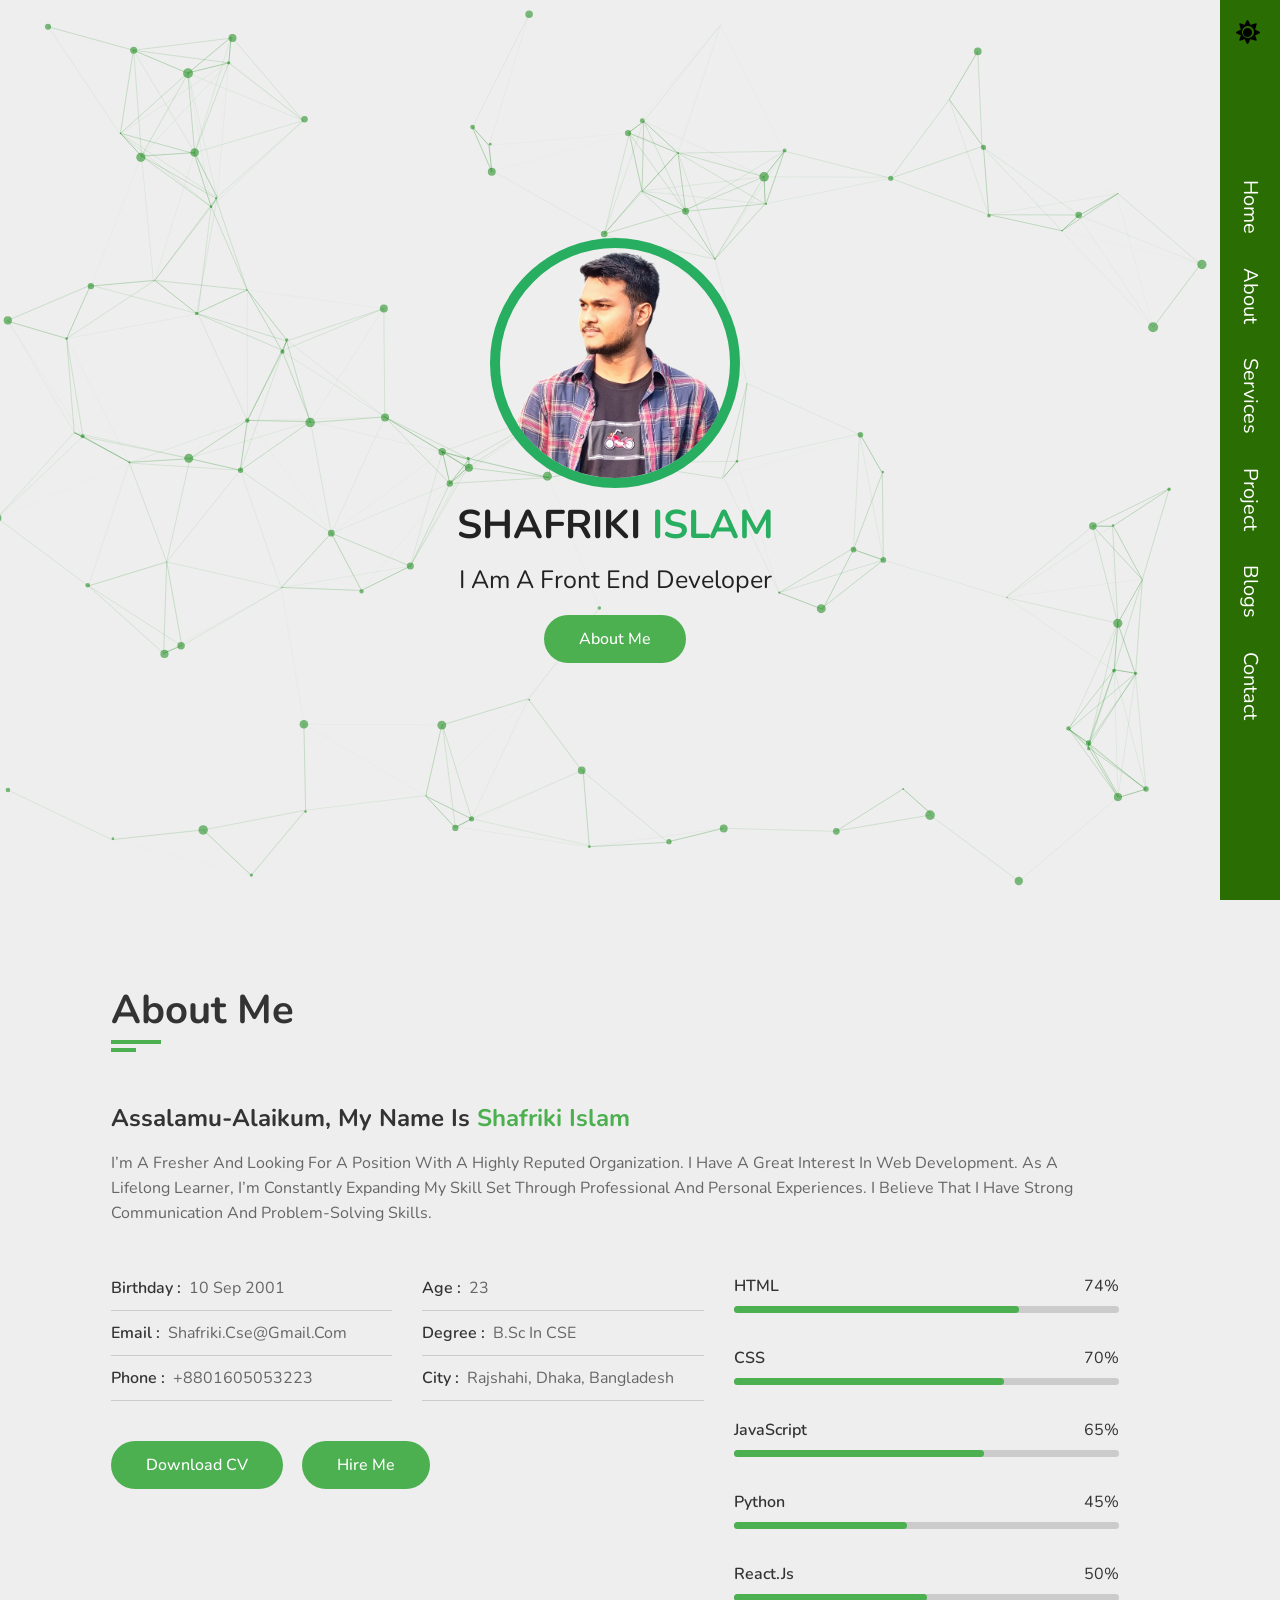
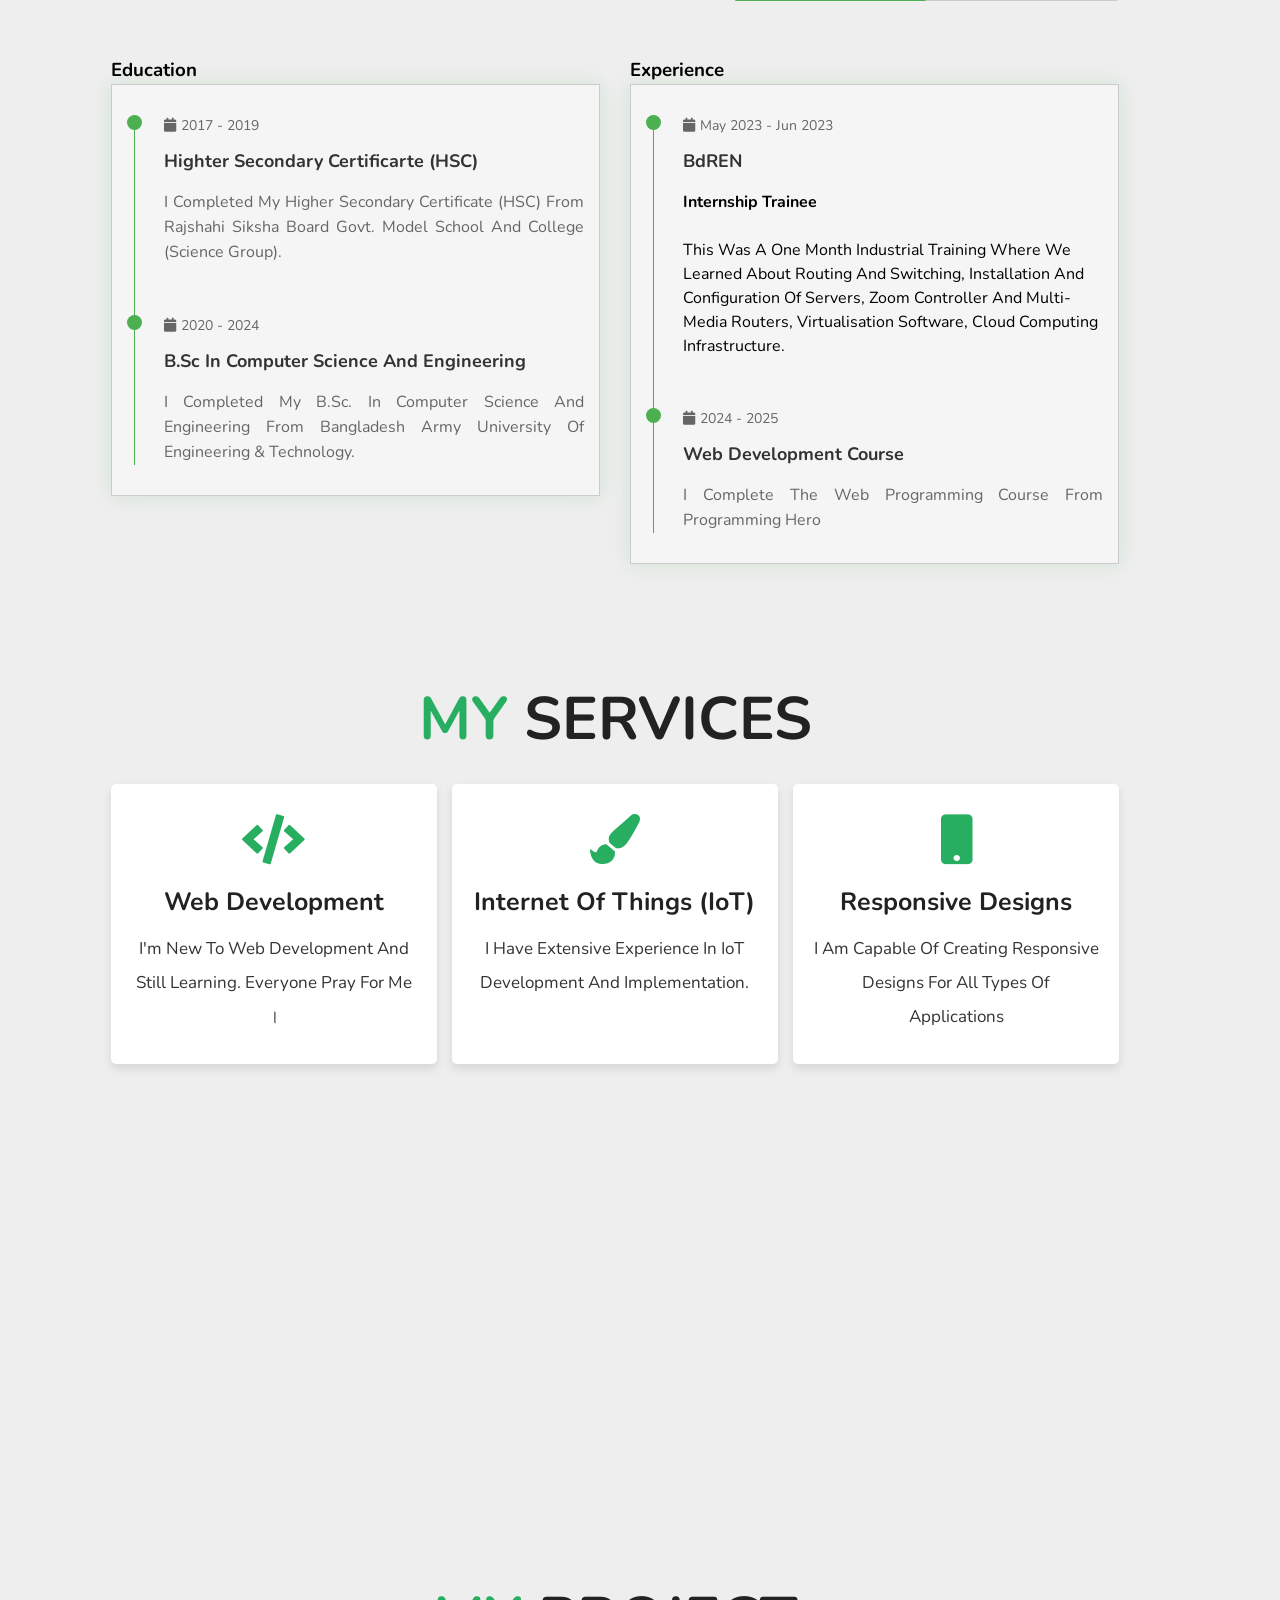
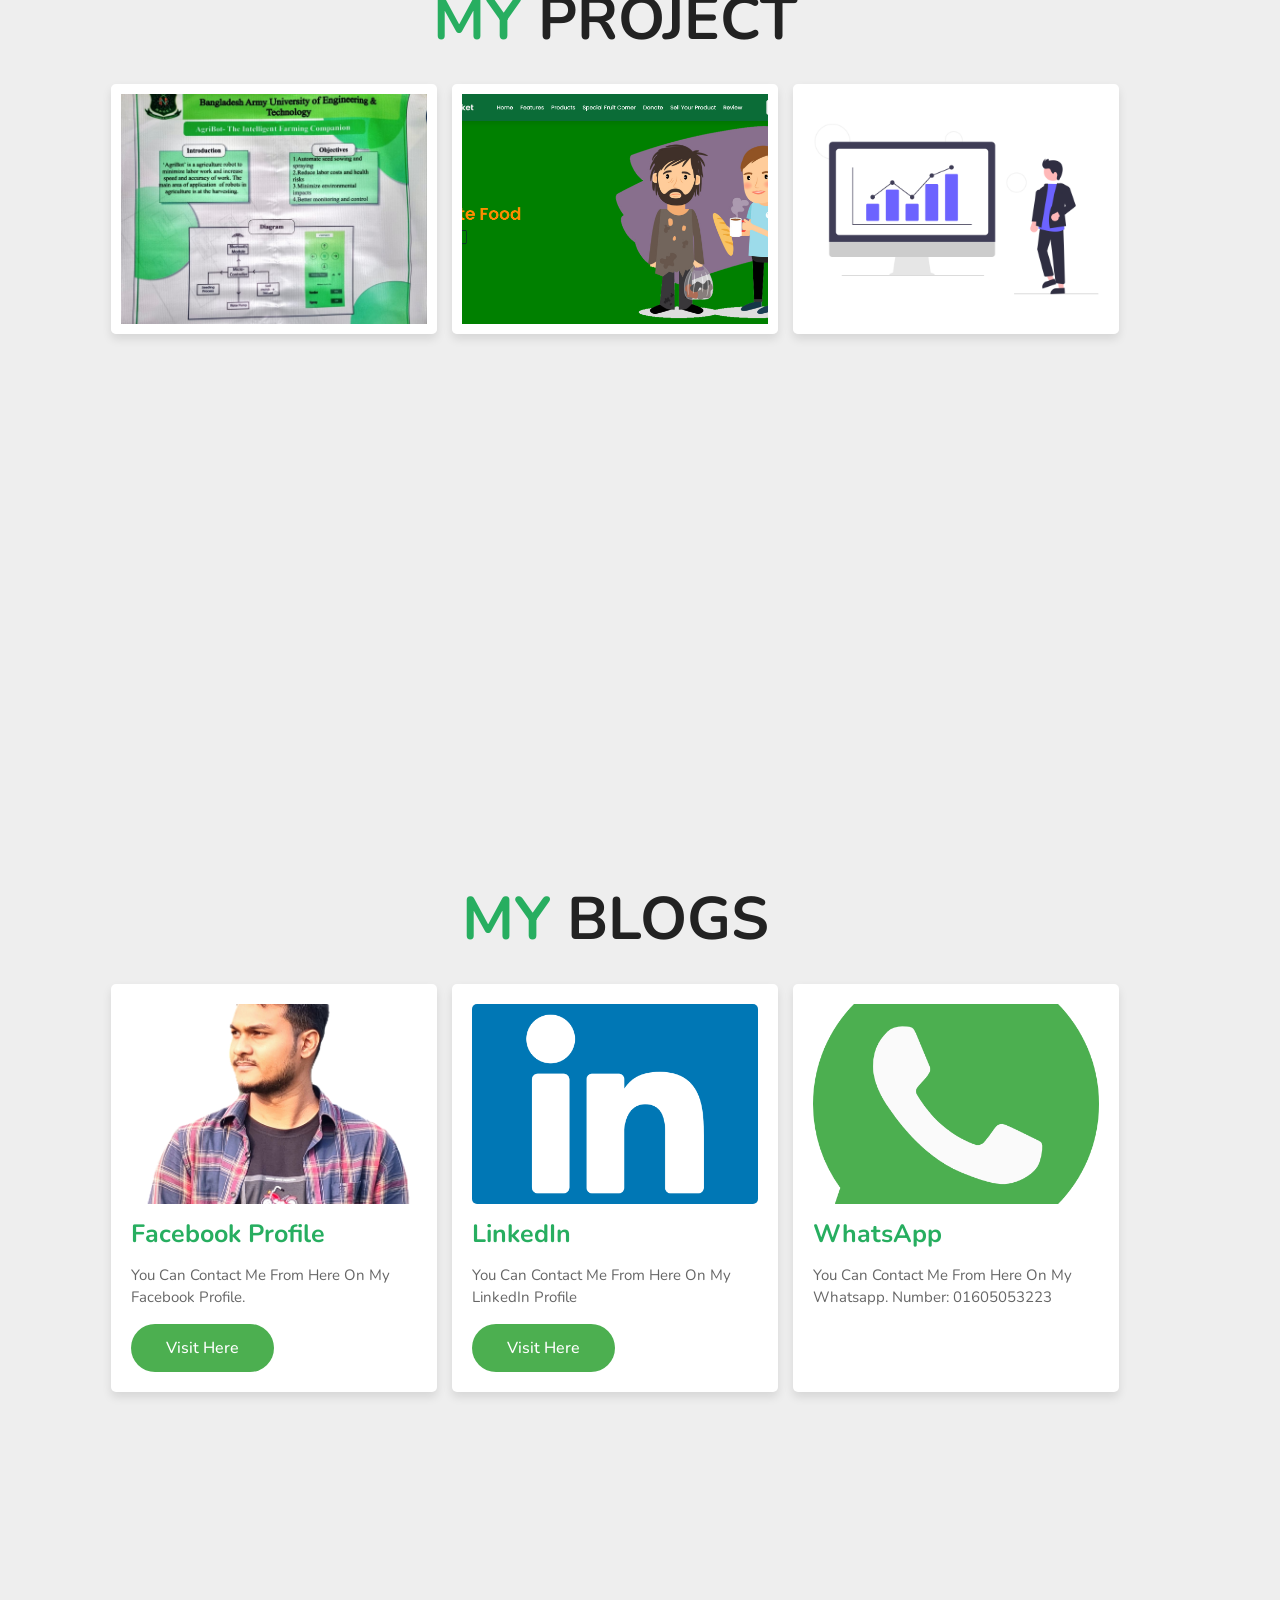
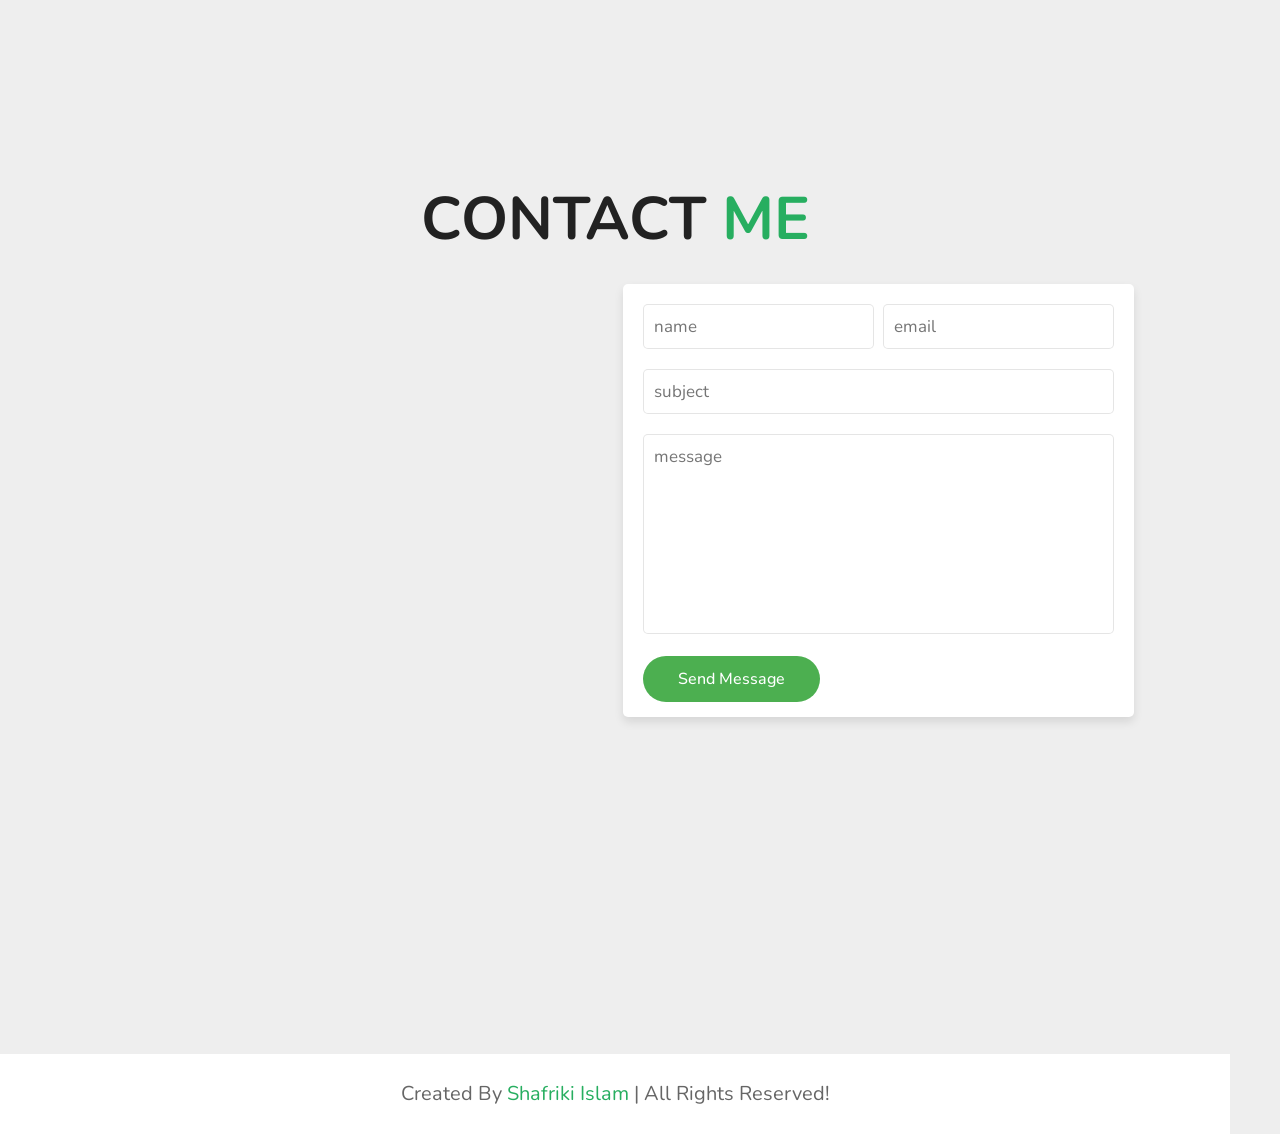
==== commit 72209db5: "changes in html and css" ====
--- a/index.html
+++ b/index.html
@@ -54,6 +54,7 @@
 
      <!--About section start-->
      <section class="about section" id="about">
+        
         <div class="container">
             <div class="row">
                 <div class="section-title padd-15">
@@ -361,14 +362,6 @@
 
 
 
-
-
-
-
-
-
-
-
 <script src="alart.js"></script>
 
     <!-- javascript part  -->
--- a/style.css
+++ b/style.css
@@ -122,8 +122,9 @@
         display: inline-flex;
         align-items: center;
         justify-content: center;
-        background:#fff;
+        background:#2a6e03;
         z-index: 1000;
+        
     }
 
     header .navbar{
@@ -134,11 +135,11 @@
     header .navbar a{
         padding:1.5rem;
         font-size: 2rem;
-        color:#222;
+        color:#ffffff;
     }
 
     header .navbar a:hover{
-        color:var(--green);
+        color: goldenrod;
     }
 
     #menu-bars{
@@ -147,7 +148,7 @@
         top:1rem; left:1rem;
         padding:1rem 1.5rem;
         border-radius: .5rem;
-        color:#fff;
+        color: whitesmoke;
         background: var(--green);
         cursor: pointer;
         font-size: 3rem;
@@ -222,6 +223,7 @@
     --bg-black-900: #000;
 }
 /*about*/
+
 .about .about-content
 {
     flex: 0 0 100%;
@@ -354,7 +356,7 @@
     font-size: 24px;
     margin-bottom: 30px;
     font-weight: 700;
-    color: var(--bg-black-900);
+    color: var(--text-black-700);
 }
 .about .about-content .timeline-box
 {
@@ -379,6 +381,7 @@
 .about .about-content .timeline .timeline-item:last-child
 {
     padding-bottom: 0;
+    color: #fff9;
 
 }
 .about .about-content .timeline .timeline-item::before
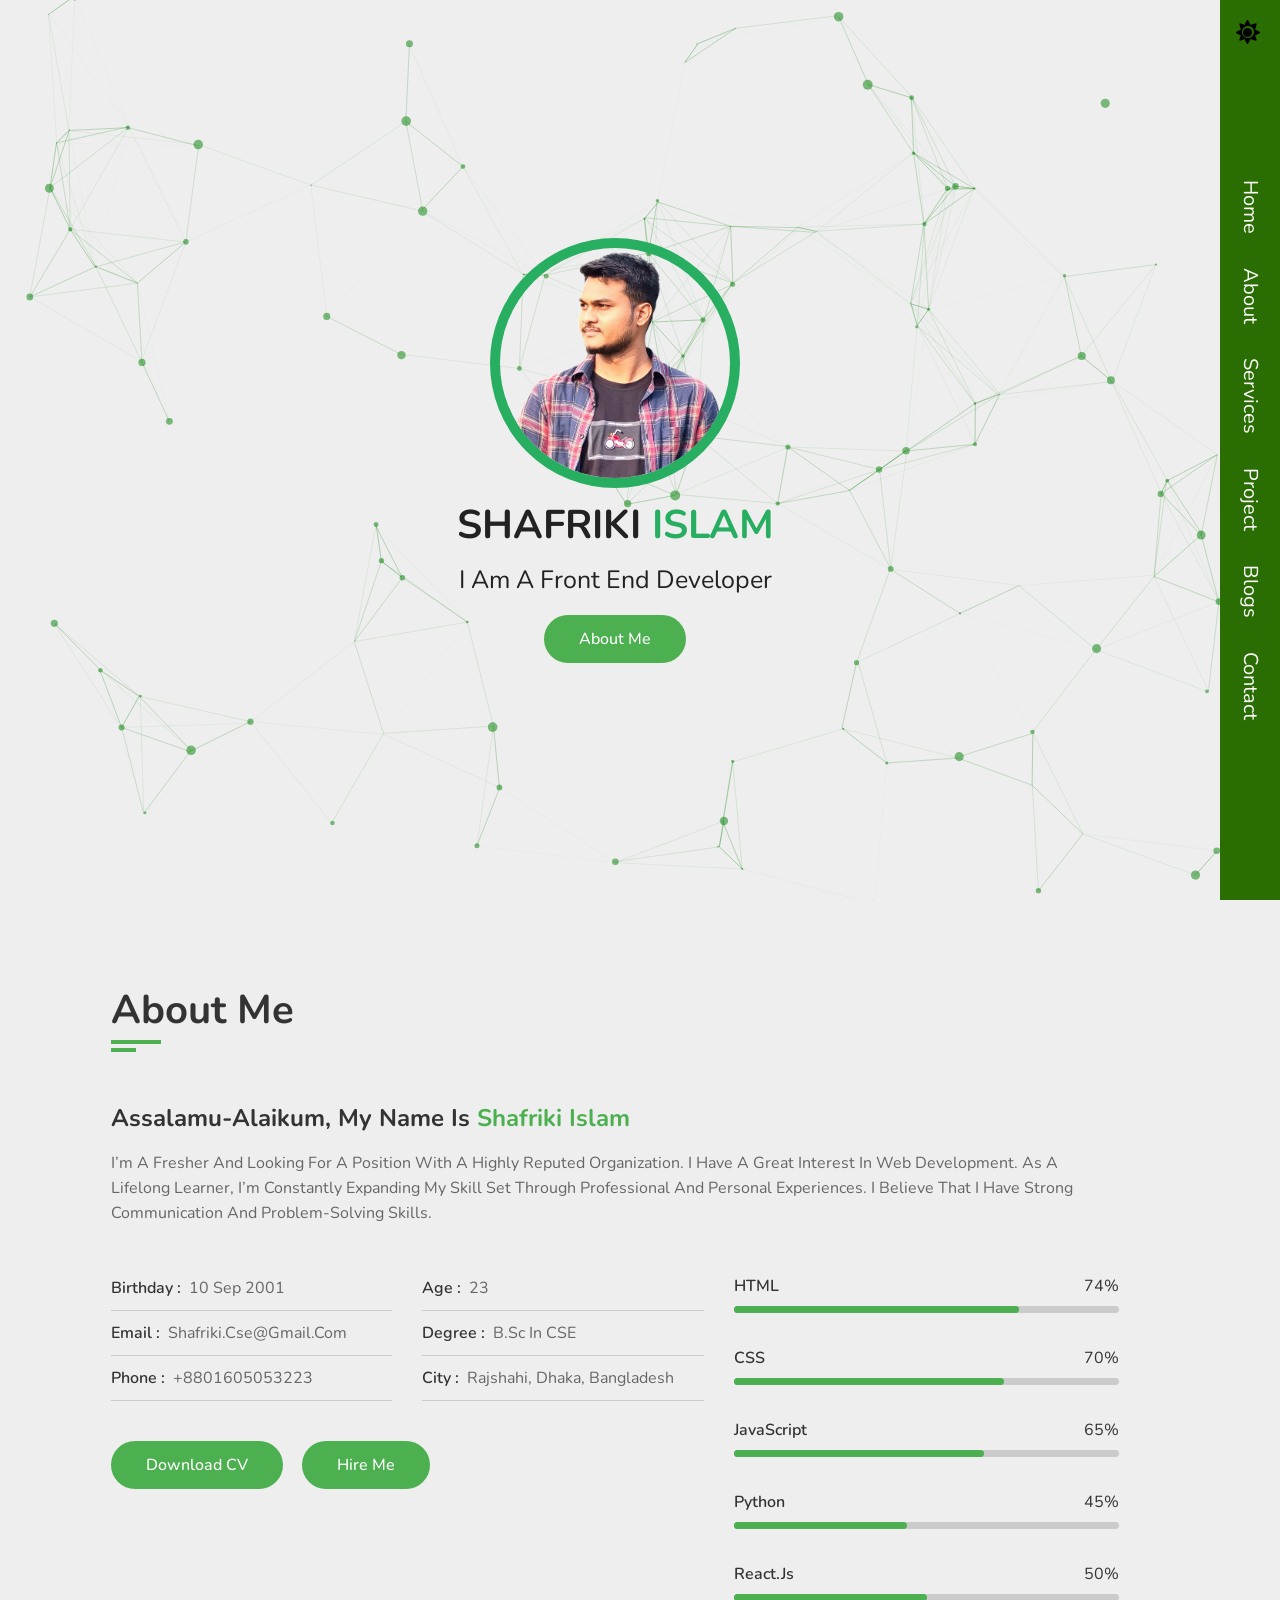
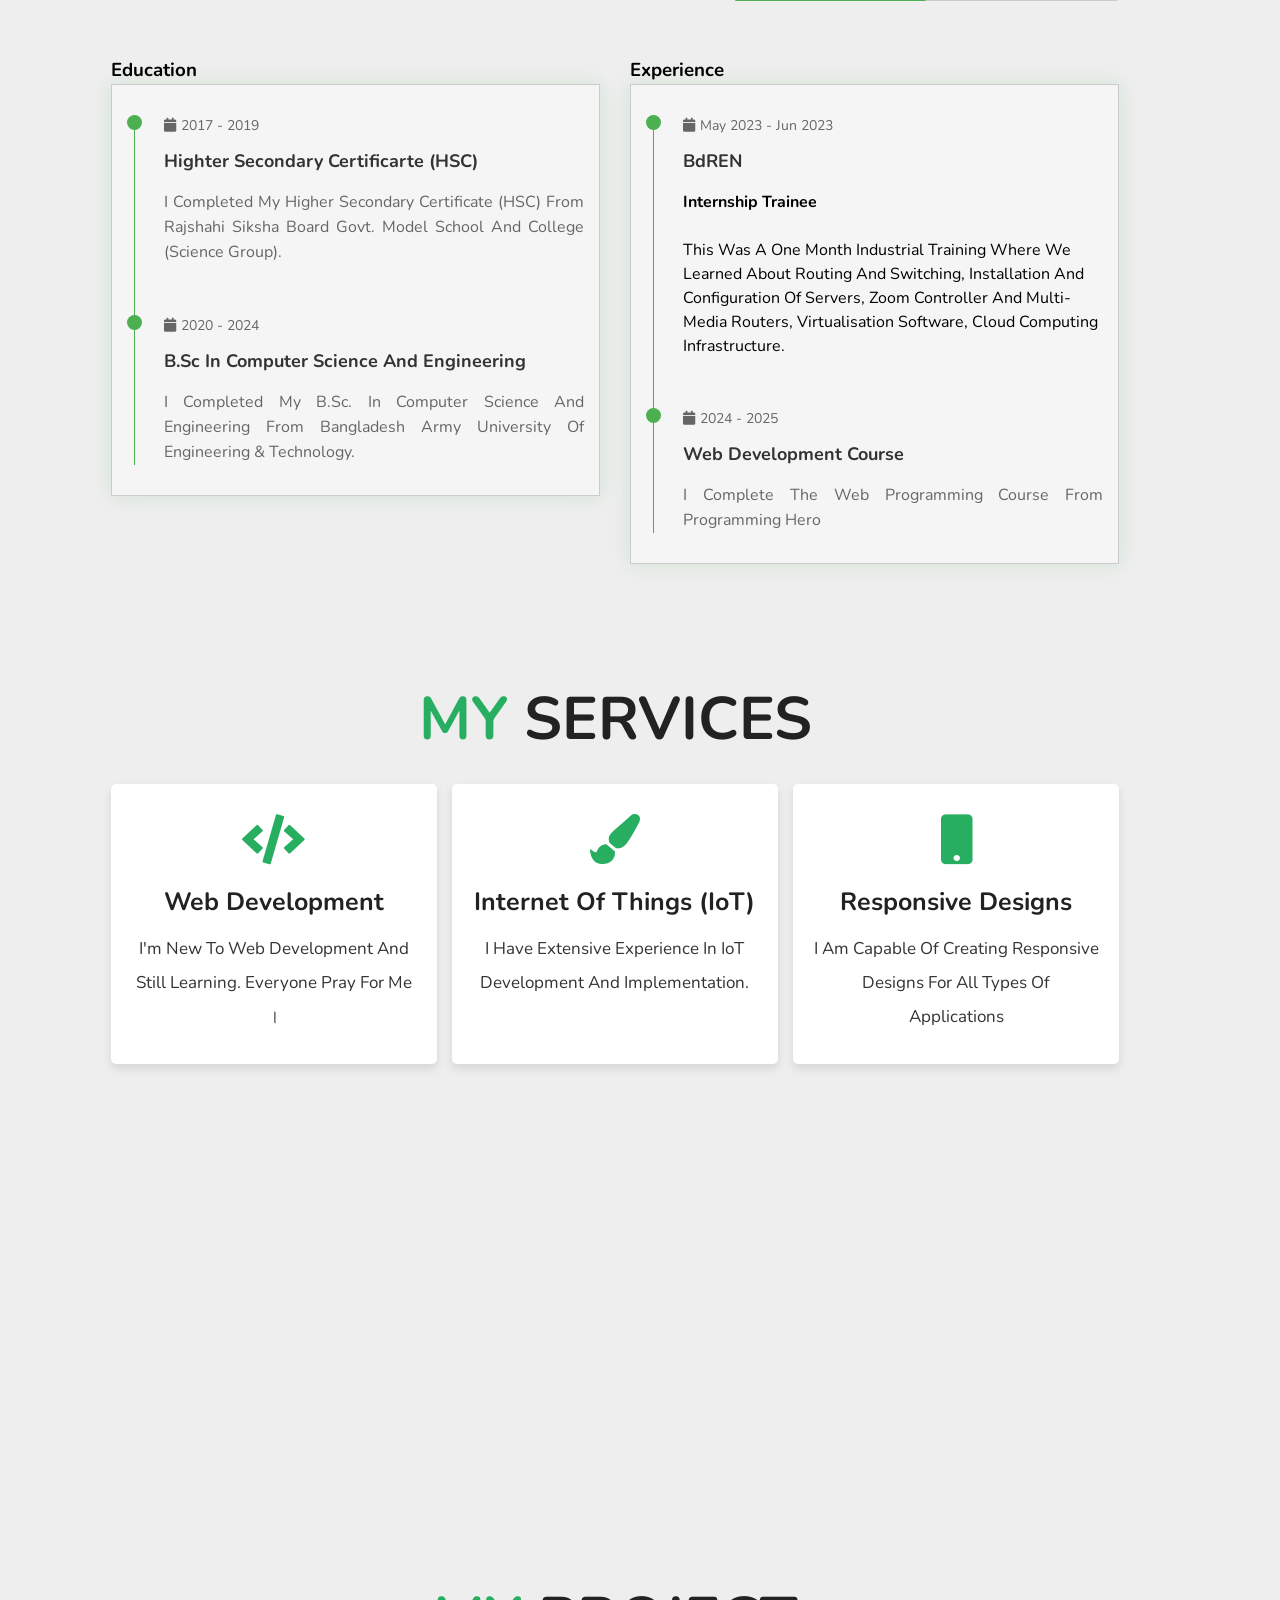
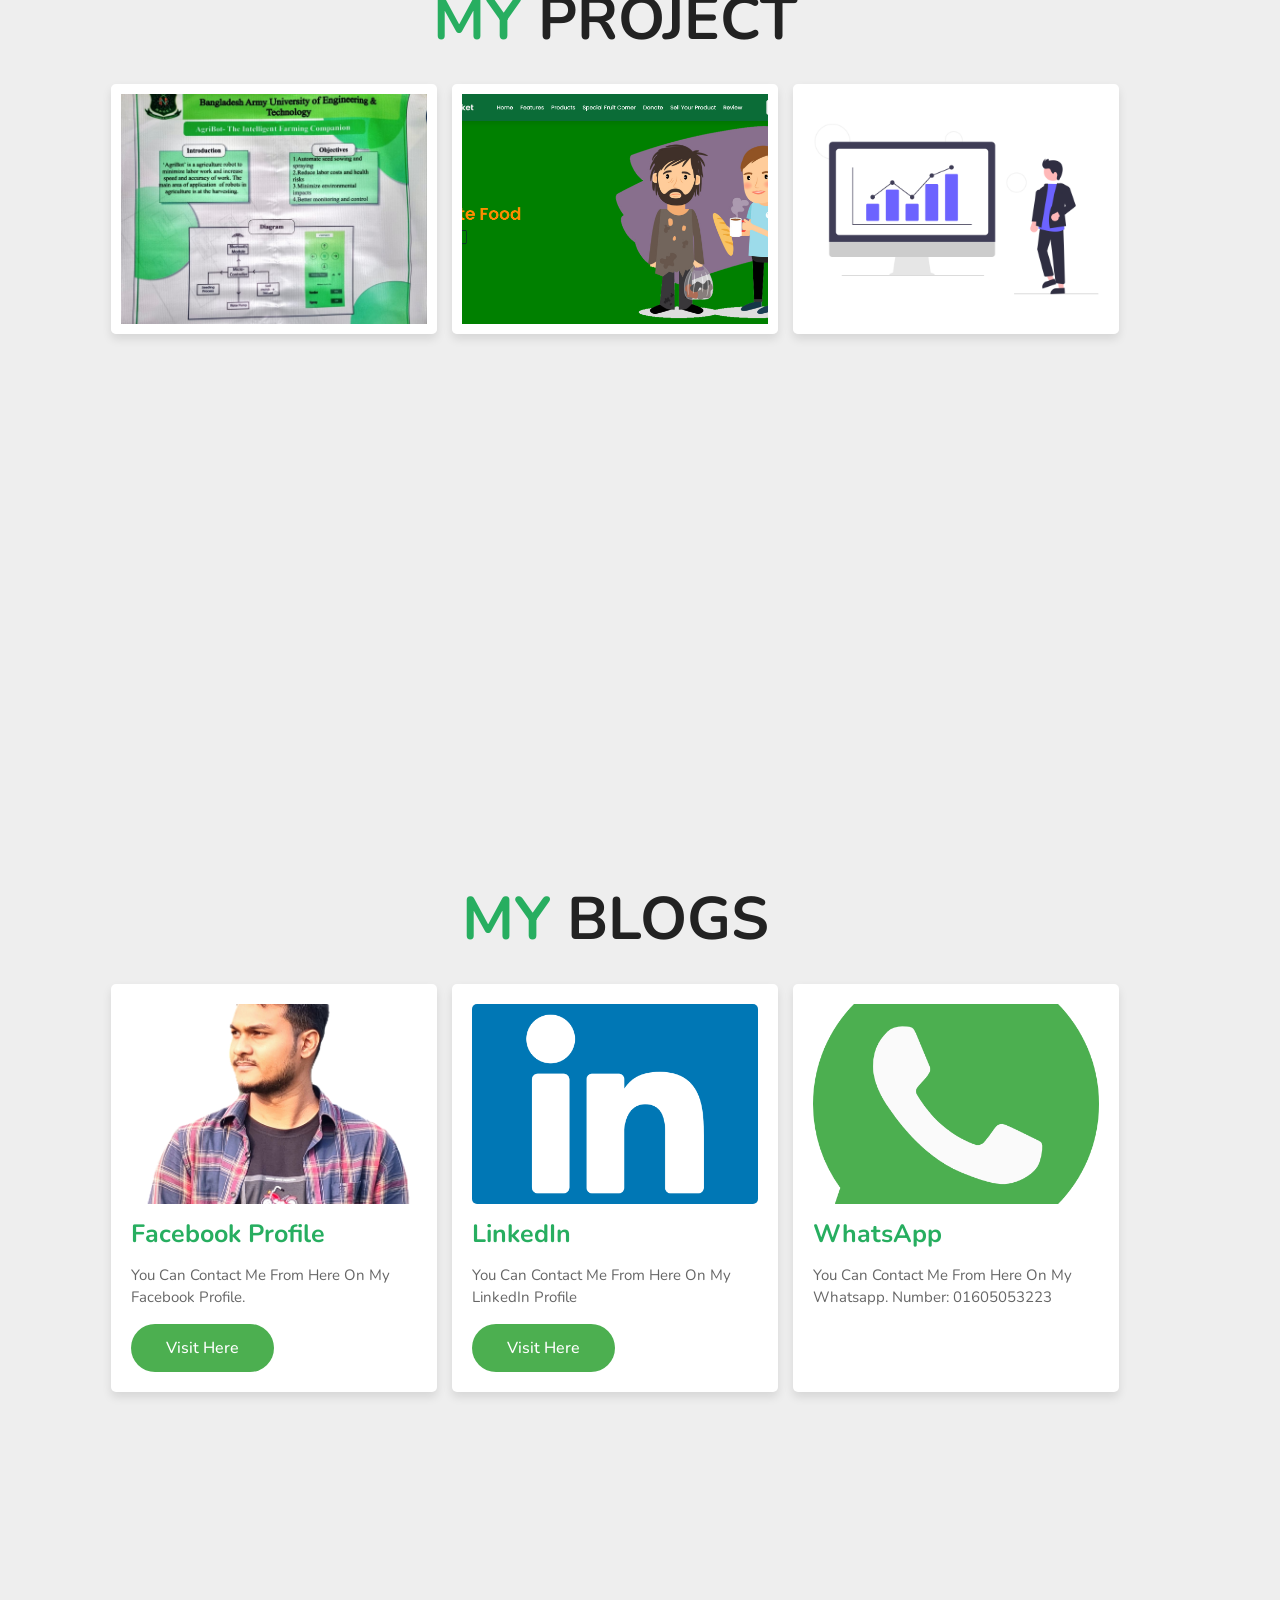
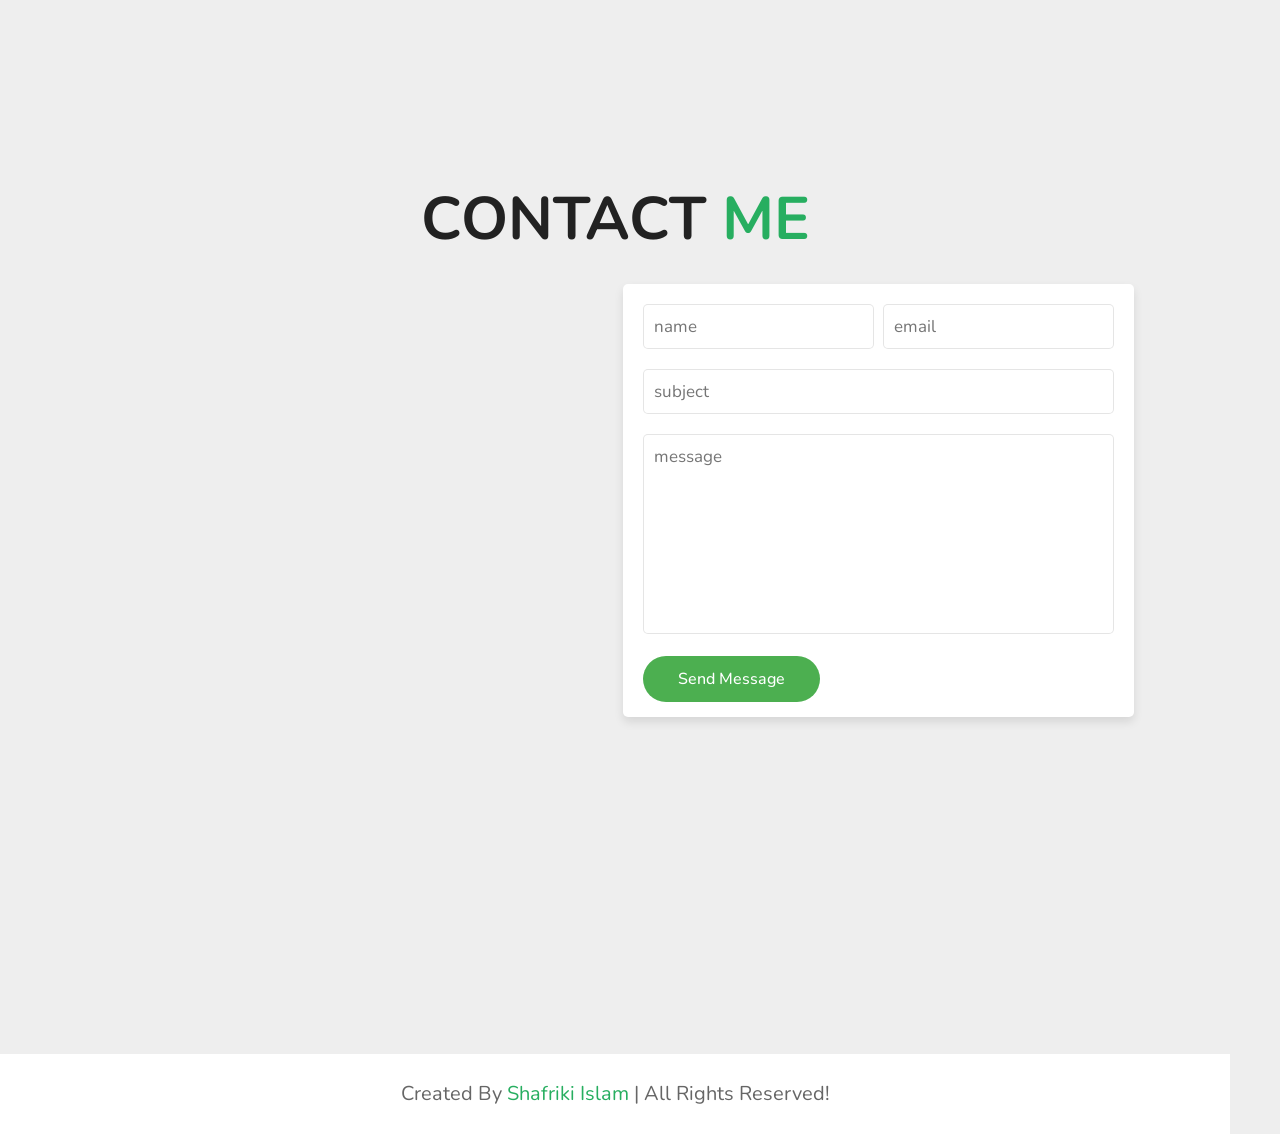
==== commit 6ed5cfdd: "send email" ====
--- a/index.html
+++ b/index.html
@@ -334,7 +334,7 @@
                 <img class="tilt" src="images/contact-img.svg" alt="">
             </div>
 
-            <form action="">
+            <form onsubmit="sendEmail(); reset(); return false;">
 
                 <div class="inputBox">
                     <input type="text" placeholder="name">
@@ -419,6 +419,21 @@
     }
 
     </script>
-
+    <script src="https://smtpjs.com/v3/smtp.js"></script>
+    <script>
+            function sendEmail(){
+                Email.send({
+            Host : "smtp.elasticemail.com",
+            Username : "username",
+            Password : "password",
+            To : 'them@website.com',
+            From : "you@isp.com",
+            Subject : "This is the subject",
+            Body : "And this is the body"
+        }).then(
+        message => alert(message)
+        );
+    }
+    </script>
     </body>
     </html>
--- a/style.css
+++ b/style.css
@@ -381,7 +381,6 @@
 .about .about-content .timeline .timeline-item:last-child
 {
     padding-bottom: 0;
-    color: #fff9;
 
 }
 .about .about-content .timeline .timeline-item::before
